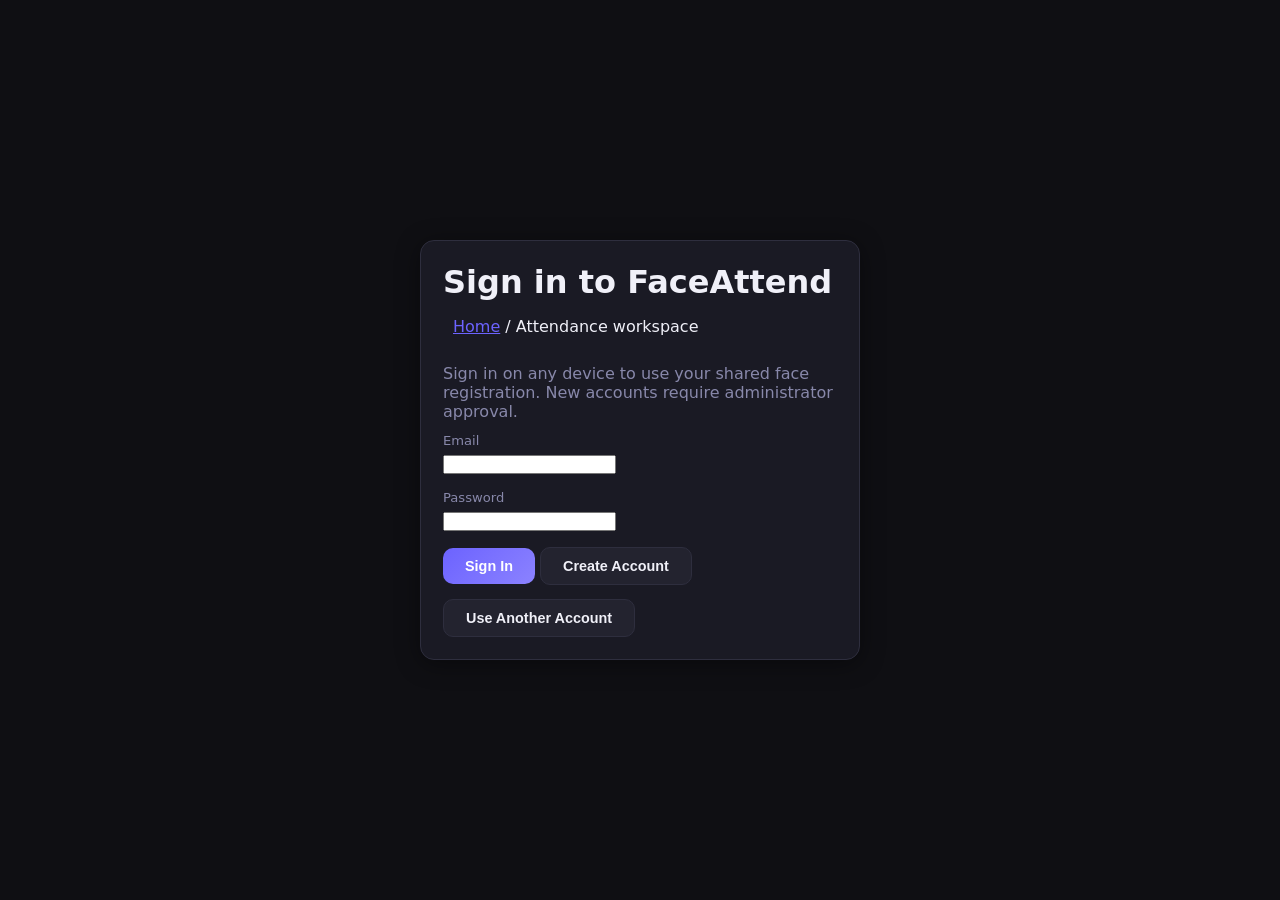
==== attendance/index.html @ c7e12e71 "Improve FaceAttend navigation, metadata, and page loading" ====
<!DOCTYPE html>
<html lang="en">
<head>
<meta charset="UTF-8"/>
<meta name="viewport" content="width=device-width, initial-scale=1.0"/>
<title>Attendance workspace | FaceAttend</title>
<meta name="description" content="Sign in to FaceAttend to register people, mark attendance, and review or export attendance records.">
<link rel="icon" href="../favicon.ico" sizes="any">
<meta name="robots" content="noindex">
<link rel="canonical" href="https://tgvcreations.github.io/smart-attendence/attendance/">
<meta property="og:title" content="Attendance workspace | FaceAttend">
<meta property="og:description" content="Sign in to FaceAttend to register people, mark attendance, and review or export attendance records.">
<meta property="og:type" content="website">
<meta property="og:site_name" content="FaceAttend">
<meta property="og:url" content="https://tgvcreations.github.io/smart-attendence/attendance/">
<meta property="og:image" content="https://tgvcreations.github.io/smart-attendence/assets/attendance-share.png">
<meta property="og:image:width" content="1200">
<meta property="og:image:height" content="630">
<meta property="og:image:alt" content="FaceAttend — Attendance workspace">
<meta name="twitter:card" content="summary_large_image">
<style>
body:not(.attendance-admin) .admin-only{display:none!important;}
:root{
  --bg:#0f0f13;
  --surface:#1a1a24;
  --surface2:#23232f;
  --border:#2e2e3e;
  --accent:#6c63ff;
  --accent2:#48cfad;
  --danger:#ff5e5e;
  --warn:#ffb347;
  --text:#f0f0f8;
  --muted:#8888aa;
  --card-shadow:0 4px 24px rgba(0,0,0,0.4);
  --radius:14px;
}
*{margin:0;padding:0;box-sizing:border-box;}
html,body{height:100%;font-family:'Segoe UI',system-ui,sans-serif;background:var(--bg);color:var(--text);overflow-x:hidden;}

/* ── Sidebar ── */
#sidebar{
  position:fixed;top:0;left:0;height:100%;width:240px;
  background:var(--surface);border-right:1px solid var(--border);
  display:flex;flex-direction:column;z-index:100;transition:transform .3s;
}
#sidebar-logo{
  padding:24px 20px 16px;border-bottom:1px solid var(--border);
  display:flex;align-items:center;gap:12px;
}
#sidebar-logo .logo-icon{
  width:38px;height:38px;border-radius:10px;
  background:linear-gradient(135deg,var(--accent),var(--accent2));
  display:flex;align-items:center;justify-content:center;
  font-size:18px;flex-shrink:0;
}
#sidebar-logo h2{font-size:1.1rem;font-weight:700;color:var(--text);}
#sidebar-logo small{font-size:.68rem;color:var(--muted);display:block;}
nav{padding:16px 10px;flex:1;overflow-y:auto;}
.nav-section{font-size:.68rem;text-transform:uppercase;letter-spacing:1.5px;color:var(--muted);padding:8px 10px 4px;}
.nav-item{
  display:flex;align-items:center;gap:12px;padding:11px 14px;border-radius:10px;
  cursor:pointer;font-size:.9rem;color:var(--muted);transition:all .18s;margin-bottom:2px;
}
.nav-item svg{flex-shrink:0;opacity:.7;}
.nav-item:hover{background:var(--surface2);color:var(--text);}
.nav-item.active{background:linear-gradient(135deg,rgba(108,99,255,.25),rgba(72,207,173,.15));color:var(--text);font-weight:600;}
.nav-item.active svg{opacity:1;}
#sidebar-footer{padding:16px;border-top:1px solid var(--border);}
.sidebar-stat{font-size:.78rem;color:var(--muted);display:flex;justify-content:space-between;padding:4px 0;}
.sidebar-stat span{color:var(--text);font-weight:600;}

/* ── Topbar ── */
#topbar{
  position:fixed;top:0;left:240px;right:0;height:60px;
  background:var(--surface);border-bottom:1px solid var(--border);
  display:flex;align-items:center;justify-content:space-between;padding:0 24px;z-index:99;
}
#hamburger{display:none;background:none;border:none;color:var(--text);cursor:pointer;padding:4px;}
#page-title{font-size:1.05rem;font-weight:600;}
.topbar-right{display:flex;align-items:center;gap:14px;}
.badge{
  background:linear-gradient(135deg,var(--accent),var(--accent2));
  color:#fff;font-size:.7rem;font-weight:700;padding:3px 10px;border-radius:20px;
}
#model-status{font-size:.75rem;color:var(--muted);display:flex;align-items:center;gap:6px;}
.dot{width:8px;height:8px;border-radius:50%;background:var(--warn);display:inline-block;animation:pulse 1.5s infinite;}
.dot.ready{background:var(--accent2);animation:none;}

/* ── Main ── */
#main{margin-left:240px;margin-top:60px;padding:28px 24px;min-height:calc(100vh - 60px);}
.page{display:none;}
.page.active{display:block;}

/* ── Cards ── */
.card{background:var(--surface);border:1px solid var(--border);border-radius:var(--radius);padding:22px;box-shadow:var(--card-shadow);}
.card-title{font-size:.8rem;text-transform:uppercase;letter-spacing:1.2px;color:var(--muted);margin-bottom:6px;}
.card-value{font-size:2rem;font-weight:700;}
.stats-grid{display:grid;grid-template-columns:repeat(auto-fit,minmax(160px,1fr));gap:16px;margin-bottom:24px;}
.stat-card{background:var(--surface);border:1px solid var(--border);border-radius:var(--radius);padding:18px;position:relative;overflow:hidden;}
.stat-card::before{content:'';position:absolute;top:-20px;right:-20px;width:80px;height:80px;border-radius:50%;opacity:.12;}
.stat-card.purple::before{background:var(--accent);}
.stat-card.green::before{background:var(--accent2);}
.stat-card.red::before{background:var(--danger);}
.stat-card.orange::before{background:var(--warn);}
.stat-icon{font-size:1.4rem;margin-bottom:10px;}
.stat-label{font-size:.75rem;color:var(--muted);margin-bottom:4px;}
.stat-num{font-size:1.8rem;font-weight:700;}
.stat-card.purple .stat-num{color:var(--accent);}
.stat-card.green .stat-num{color:var(--accent2);}
.stat-card.red .stat-num{color:var(--danger);}
.stat-card.orange .stat-num{color:var(--warn);}

/* ── Camera area ── */
.cam-wrap{position:relative;width:100%;max-width:520px;margin:0 auto;border-radius:var(--radius);overflow:hidden;background:#000;aspect-ratio:4/3;}
#cam-video,#reg-video{width:100%;height:100%;object-fit:cover;display:block;}
#cam-canvas,#reg-canvas{position:absolute;top:0;left:0;width:100%;height:100%;}
.cam-overlay{
  position:absolute;inset:0;pointer-events:none;
  border:2px solid rgba(108,99,255,.4);border-radius:var(--radius);
}
.cam-corner{position:absolute;width:20px;height:20px;}
.cam-corner.tl{top:10px;left:10px;border-top:3px solid var(--accent);border-left:3px solid var(--accent);}
.cam-corner.tr{top:10px;right:10px;border-top:3px solid var(--accent);border-right:3px solid var(--accent);}
.cam-corner.bl{bottom:10px;left:10px;border-bottom:3px solid var(--accent);border-left:3px solid var(--accent);}
.cam-corner.br{bottom:10px;right:10px;border-bottom:3px solid var(--accent);border-right:3px solid var(--accent);}
#scan-line{
  position:absolute;left:0;right:0;height:2px;
  background:linear-gradient(90deg,transparent,var(--accent),transparent);
  animation:scan 2.5s linear infinite;top:0;
}
@keyframes scan{0%{top:0}100%{top:100%}}
.name-tag{
  position:absolute;bottom:0;left:0;right:0;
  background:linear-gradient(transparent,rgba(0,0,0,.8));
  padding:24px 14px 10px;font-size:.85rem;text-align:center;
}

/* ── Controls ── */
.ctrl-row{display:flex;gap:12px;flex-wrap:wrap;margin-top:14px;justify-content:center;}
.btn{
  padding:10px 22px;border-radius:10px;border:none;font-size:.9rem;font-weight:600;
  cursor:pointer;transition:all .18s;display:inline-flex;align-items:center;gap:8px;
}
.btn-primary{background:linear-gradient(135deg,var(--accent),#8b82ff);color:#fff;}
.btn-primary:hover{opacity:.88;transform:translateY(-1px);}
.btn-success{background:linear-gradient(135deg,var(--accent2),#3dbf9c);color:#fff;}
.btn-success:hover{opacity:.88;transform:translateY(-1px);}
.btn-danger{background:linear-gradient(135deg,var(--danger),#e04040);color:#fff;}
.btn-danger:hover{opacity:.88;}
.btn-ghost{background:var(--surface2);color:var(--text);border:1px solid var(--border);}
.btn-ghost:hover{background:var(--border);}
.btn:disabled{opacity:.4;cursor:not-allowed;transform:none;}

/* ── Form ── */
.form-group{margin-bottom:16px;}
label{font-size:.82rem;color:var(--muted);display:block;margin-bottom:6px;}
input[type=text],input[type=date],select,textarea{
  width:100%;padding:11px 14px;border-radius:10px;border:1px solid var(--border);
  background:var(--surface2);color:var(--text);font-size:.9rem;outline:none;transition:border .18s;
}
input:focus,select:focus,textarea:focus{border-color:var(--accent);}
.input-row{display:grid;grid-template-columns:1fr 1fr;gap:14px;}

/* ── Table ── */
.table-wrap{overflow-x:auto;border-radius:var(--radius);border:1px solid var(--border);}
table{width:100%;border-collapse:collapse;font-size:.85rem;}
thead tr{background:var(--surface2);}
th{padding:12px 16px;text-align:left;color:var(--muted);font-weight:600;font-size:.78rem;text-transform:uppercase;letter-spacing:.8px;white-space:nowrap;}
td{padding:12px 16px;border-top:1px solid var(--border);color:var(--text);}
tr:hover td{background:rgba(255,255,255,.03);}
.chip{display:inline-block;padding:3px 10px;border-radius:20px;font-size:.72rem;font-weight:600;}
.chip-green{background:rgba(72,207,173,.18);color:var(--accent2);}
.chip-red{background:rgba(255,94,94,.18);color:var(--danger);}
.chip-purple{background:rgba(108,99,255,.18);color:var(--accent);}
.chip-orange{background:rgba(255,179,71,.18);color:var(--warn);}

/* ── Toast ── */
#toast-container{position:fixed;bottom:24px;right:24px;z-index:9999;display:flex;flex-direction:column;gap:10px;}
.toast{
  background:var(--surface2);border:1px solid var(--border);border-radius:12px;
  padding:12px 18px;font-size:.88rem;min-width:220px;max-width:340px;
  display:flex;align-items:center;gap:10px;box-shadow:var(--card-shadow);
  animation:slideIn .3s ease;
}
.toast.success{border-left:3px solid var(--accent2);}
.toast.error{border-left:3px solid var(--danger);}
.toast.info{border-left:3px solid var(--accent);}
@keyframes slideIn{from{opacity:0;transform:translateX(40px)}to{opacity:1;transform:none}}

/* ── Loader ── */
#loader[hidden]{display:none;}
#loader{
  position:fixed;inset:0;background:var(--bg);z-index:9999;
  display:flex;flex-direction:column;align-items:center;justify-content:center;gap:20px;
}
.loader-ring{width:60px;height:60px;border:4px solid var(--border);border-top-color:var(--accent);border-radius:50%;animation:spin .8s linear infinite;}
@keyframes spin{to{transform:rotate(360deg)}}
#loader p{color:var(--muted);font-size:.9rem;}

/* ── Progress ── */
.progress-bar{background:var(--surface2);border-radius:20px;height:6px;overflow:hidden;margin-top:6px;}
.progress-fill{height:100%;border-radius:20px;background:linear-gradient(90deg,var(--accent),var(--accent2));transition:width .4s;}

/* ── Avatar ── */
.avatar{width:36px;height:36px;border-radius:50%;object-fit:cover;border:2px solid var(--border);}
.avatar-placeholder{
  width:36px;height:36px;border-radius:50%;background:linear-gradient(135deg,var(--accent),var(--accent2));
  display:flex;align-items:center;justify-content:center;font-size:.85rem;font-weight:700;color:#fff;
  flex-shrink:0;
}

/* ── Section headers ── */
.section-header{display:flex;align-items:center;justify-content:space-between;margin-bottom:18px;flex-wrap:wrap;gap:10px;}
.section-header h1{margin:0;font-size:1.15rem;font-weight:700;}
.section-header p{color:var(--muted);font-size:.82rem;margin-top:2px;}

/* ── Alerts ── */
.alert{padding:14px 18px;border-radius:10px;font-size:.85rem;margin-bottom:16px;display:flex;align-items:flex-start;gap:10px;}
.alert-info{background:rgba(108,99,255,.12);border:1px solid rgba(108,99,255,.3);color:#b0aaf8;}
.alert-warn{background:rgba(255,179,71,.1);border:1px solid rgba(255,179,71,.3);color:var(--warn);}

/* ── Divider ── */
.divider{height:1px;background:var(--border);margin:20px 0;}

/* ── Grid layouts ── */
.two-col{display:grid;grid-template-columns:1fr 1fr;gap:20px;}
.three-col{display:grid;grid-template-columns:repeat(3,1fr);gap:16px;}

/* ── People grid ── */
.people-grid{display:grid;grid-template-columns:repeat(auto-fill,minmax(180px,1fr));gap:16px;}
.person-card{
  background:var(--surface);border:1px solid var(--border);border-radius:var(--radius);
  padding:18px;text-align:center;transition:border-color .18s;
}
.person-card:hover{border-color:var(--accent);}
.person-thumb{
  width:64px;height:64px;border-radius:50%;margin:0 auto 12px;
  background:linear-gradient(135deg,var(--accent),var(--accent2));
  display:flex;align-items:center;justify-content:center;font-size:1.6rem;font-weight:700;color:#fff;
}
.person-name{font-weight:600;font-size:.95rem;margin-bottom:4px;}
.person-role{font-size:.75rem;color:var(--muted);}
.person-actions{margin-top:12px;display:flex;gap:8px;justify-content:center;}

/* ── Empty state ── */
.empty-state{text-align:center;padding:48px 20px;color:var(--muted);}
.empty-state .empty-icon{font-size:3rem;margin-bottom:12px;}
.empty-state p{font-size:.9rem;}

/* ── Scrollbar ── */
::-webkit-scrollbar{width:6px;height:6px;}
::-webkit-scrollbar-track{background:var(--surface);}
::-webkit-scrollbar-thumb{background:var(--border);border-radius:3px;}

/* ── Pulse ── */
@keyframes pulse{0%,100%{opacity:1}50%{opacity:.4}}

/* ── Mobile ── */
#overlay{display:none;position:fixed;inset:0;background:rgba(0,0,0,.5);z-index:99;}
@media(max-width:768px){
  #sidebar{transform:translateX(-240px);}
  #sidebar.open{transform:translateX(0);}
  #overlay.open{display:block;}
  #topbar{left:0;}
  #hamburger{display:block;}
  #main{margin-left:0;padding:16px;}
  .two-col,.three-col{grid-template-columns:1fr;}
  .input-row{grid-template-columns:1fr;}
  .stats-grid{grid-template-columns:repeat(2,1fr);}
}
@media(max-width:400px){
  .stats-grid{grid-template-columns:1fr;}
}

/* ── Recognition result flash ── */
@keyframes flashGreen{0%{box-shadow:0 0 0 0 rgba(72,207,173,.7)}70%{box-shadow:0 0 0 14px rgba(72,207,173,0)}100%{box-shadow:none}}
.flash-success{animation:flashGreen .6s ease;}
body:not(.attendance-signed-in) :is(#sidebar,#topbar,#main,#overlay){visibility:hidden;}
</style>
<script type="application/ld+json">{"@context": "https://schema.org", "@type": "BreadcrumbList", "itemListElement": [{"@type": "ListItem", "position": 1, "name": "Home", "item": "https://tgvcreations.github.io/smart-attendence/"}, {"@type": "ListItem", "position": 2, "name": "Attendance workspace", "item": "https://tgvcreations.github.io/smart-attendence/attendance/"}]}</script>
</head>
<body>

<!-- HTTP Warning Banner -->
<div id="http-banner" style="display:none;position:fixed;top:0;left:0;right:0;z-index:99999;background:#ff5e5e;color:#fff;padding:12px 20px;font-size:.88rem;text-align:center;font-weight:600;">
  ⚠️ Camera requires a local server. Open via <code style="background:rgba(0,0,0,.2);padding:2px 6px;border-radius:4px;">http://localhost</code> — see instructions below. &nbsp;
  <button onclick="document.getElementById('http-banner').style.display='none'" style="background:rgba(0,0,0,.25);border:none;color:#fff;padding:3px 10px;border-radius:6px;cursor:pointer;">✕</button>
</div>

<!-- Server Instructions Modal removed -->

<!-- Loader -->
<div id="loader" hidden role="status">
  <div class="loader-ring"></div>
  <p id="loader-text">Initializing AI models…</p>
</div>

<!-- Overlay for mobile sidebar -->
<div id="overlay"></div>

<!-- Sidebar -->
<aside id="sidebar">
  <div id="sidebar-logo">
    <div class="logo-icon">🎯</div>
    <div>
      <h2>FaceAttend</h2>
      <small>Smart Attendance</small>
    </div>
  </div>
  <nav>
    <div class="nav-section">Main</div>
    <div class="nav-item active admin-only" data-page="dashboard">
      <svg width="18" height="18" fill="none" stroke="currentColor" stroke-width="2" viewBox="0 0 24 24"><rect x="3" y="3" width="7" height="7" rx="1"/><rect x="14" y="3" width="7" height="7" rx="1"/><rect x="3" y="14" width="7" height="7" rx="1"/><rect x="14" y="14" width="7" height="7" rx="1"/></svg>
      Dashboard
    </div>
    <div class="nav-item" data-page="attendance">
      <svg width="18" height="18" fill="none" stroke="currentColor" stroke-width="2" viewBox="0 0 24 24"><circle cx="12" cy="8" r="4"/><path d="M4 20c0-4 3.6-7 8-7s8 3 8 7"/></svg>
      Mark Attendance
    </div>
    <div class="nav-section">Management</div>
    <div class="nav-item" data-page="register">
      <svg width="18" height="18" fill="none" stroke="currentColor" stroke-width="2" viewBox="0 0 24 24"><circle cx="12" cy="8" r="4"/><path d="M20 21a8 8 0 10-16 0"/><line x1="18" y1="11" x2="18" y2="17"/><line x1="15" y1="14" x2="21" y2="14"/></svg>
      Register Person
    </div>
    <div class="nav-item" data-page="people">
      <svg width="18" height="18" fill="none" stroke="currentColor" stroke-width="2" viewBox="0 0 24 24"><path d="M17 21v-2a4 4 0 00-4-4H5a4 4 0 00-4 4v2"/><circle cx="9" cy="7" r="4"/><path d="M23 21v-2a4 4 0 00-3-3.87M16 3.13a4 4 0 010 7.75"/></svg>
      People
    </div>
    <div class="nav-item admin-only" data-page="records">
      <svg width="18" height="18" fill="none" stroke="currentColor" stroke-width="2" viewBox="0 0 24 24"><path d="M14 2H6a2 2 0 00-2 2v16a2 2 0 002 2h12a2 2 0 002-2V8z"/><polyline points="14 2 14 8 20 8"/><line x1="16" y1="13" x2="8" y2="13"/><line x1="16" y1="17" x2="8" y2="17"/><polyline points="10 9 9 9 8 9"/></svg>
      Records
    </div>
    <div class="nav-item admin-only" data-page="settings">
      <svg width="18" height="18" fill="none" stroke="currentColor" stroke-width="2" viewBox="0 0 24 24"><circle cx="12" cy="12" r="3"/><path d="M19.4 15a1.65 1.65 0 00.33 1.82l.06.06a2 2 0 010 2.83 2 2 0 01-2.83 0l-.06-.06a1.65 1.65 0 00-1.82-.33 1.65 1.65 0 00-1 1.51V21a2 2 0 01-2 2 2 2 0 01-2-2v-.09A1.65 1.65 0 009 19.4a1.65 1.65 0 00-1.82.33l-.06.06a2 2 0 01-2.83 0 2 2 0 010-2.83l.06-.06a1.65 1.65 0 00.33-1.82 1.65 1.65 0 00-1.51-1H3a2 2 0 01-2-2 2 2 0 012-2h.09A1.65 1.65 0 004.6 9a1.65 1.65 0 00-.33-1.82l-.06-.06a2 2 0 010-2.83 2 2 0 012.83 0l.06.06a1.65 1.65 0 001.82.33H9a1.65 1.65 0 001-1.51V3a2 2 0 012-2 2 2 0 012 2v.09a1.65 1.65 0 001 1.51 1.65 1.65 0 001.82-.33l.06-.06a2 2 0 012.83 0 2 2 0 010 2.83l-.06.06a1.65 1.65 0 00-.33 1.82V9a1.65 1.65 0 001.51 1H21a2 2 0 012 2 2 2 0 01-2 2h-.09a1.65 1.65 0 00-1.51 1z"/></svg>
      Settings
    </div>
  </nav>
  <div id="sidebar-footer">
<button class="btn btn-ghost" onclick="cloudSignOut()">Sign Out</button>
    <div class="sidebar-stat admin-only">Registered <span id="sb-registered">0</span></div>
    <div class="sidebar-stat admin-only">Today Present <span id="sb-present">0</span></div>
    <div class="sidebar-stat admin-only">Total Records <span id="sb-total">0</span></div>
  </div>
</aside>

<!-- Topbar -->
<header id="topbar">
  <div style="display:flex;align-items:center;gap:14px;">
    <button id="hamburger" aria-label="Toggle navigation" onclick="toggleSidebar()">
      <svg width="22" height="22" fill="none" stroke="currentColor" stroke-width="2" viewBox="0 0 24 24"><line x1="3" y1="6" x2="21" y2="6"/><line x1="3" y1="12" x2="21" y2="12"/><line x1="3" y1="18" x2="21" y2="18"/></svg>
    </button>
    <span id="page-title">Dashboard</span>
  </div>
  <div class="topbar-right">
    <div id="model-status"><span class="dot" id="model-dot"></span><span id="model-text">Camera models idle</span></div>
    <span class="badge" id="date-badge"></span>
  </div>
</header>

<!-- Main -->
<main id="main">
  <nav aria-label="Breadcrumb" style="margin-bottom:14px"><a href="../" style="color:var(--accent)">Home</a> / <span aria-current="page">Attendance workspace</span></nav>

  <!-- DASHBOARD -->
  <div class="page active admin-only" id="page-dashboard">
    <div class="section-header">
      <div><h1>Dashboard</h1><p>Today's attendance overview</p></div>
      <button class="btn btn-primary" onclick="navigate('attendance')">
        <svg width="16" height="16" fill="none" stroke="currentColor" stroke-width="2" viewBox="0 0 24 24"><circle cx="12" cy="8" r="4"/><path d="M4 20c0-4 3.6-7 8-7s8 3 8 7"/></svg>
        Mark Now
      </button>
    </div>
    <div class="stats-grid">
      <div class="stat-card purple">
        <div class="stat-icon">👥</div>
        <div class="stat-label">Total Registered</div>
        <div class="stat-num" id="dash-total">0</div>
      </div>
      <div class="stat-card green">
        <div class="stat-icon">✅</div>
        <div class="stat-label">Present Today</div>
        <div class="stat-num" id="dash-present">0</div>
      </div>
      <div class="stat-card red">
        <div class="stat-icon">❌</div>
        <div class="stat-label">Absent Today</div>
        <div class="stat-num" id="dash-absent">0</div>
      </div>
      <div class="stat-card orange">
        <div class="stat-icon">📊</div>
        <div class="stat-label">Attendance Rate</div>
        <div class="stat-num" id="dash-rate">—</div>
      </div>
    </div>

    <div class="two-col">
      <div class="card">
        <div class="card-title">Today's Attendance</div>
        <div class="divider" style="margin:10px 0;"></div>
        <div id="today-list" style="max-height:260px;overflow-y:auto;"></div>
      </div>
      <div class="card">
        <div class="card-title">Recent Activity</div>
        <div class="divider" style="margin:10px 0;"></div>
        <div id="activity-list" style="max-height:260px;overflow-y:auto;"></div>
      </div>
    </div>
  </div>

  <!-- MARK ATTENDANCE -->
  <div class="page" id="page-attendance">
    <div class="section-header">
      <div><h1>Mark Attendance</h1><p>Any approved account can mark attendance for a registered face. Complete the raise-hand challenge to punch in; repeat it before Punch Out.</p></div>
    </div>
    <div class="alert alert-warn">
      <span>⚠️</span>
      <span>Make sure you are in a well-lit area and looking directly at the camera. Each person is marked once per day.</span>
    </div>
    <div style="display:flex;gap:20px;flex-wrap:wrap;">
      <div style="flex:1;min-width:280px;">
        <div class="cam-wrap" id="att-cam-wrap">
          <video id="cam-video" autoplay muted playsinline></video>
          <canvas id="cam-canvas"></canvas>
          <div class="cam-overlay">
            <div class="cam-corner tl"></div>
            <div class="cam-corner tr"></div>
            <div class="cam-corner bl"></div>
            <div class="cam-corner br"></div>
          </div>
          <div id="scan-line"></div>
          <div class="name-tag" id="cam-name-tag" style="display:none;"></div>
        </div>
        <div class="ctrl-row">
          <button class="btn btn-primary" id="btn-start-att" onclick="startAttendanceCam()">
            <svg width="16" height="16" fill="none" stroke="currentColor" stroke-width="2" viewBox="0 0 24 24"><polygon points="5 3 19 12 5 21 5 3"/></svg>
            Start Camera
          </button>
          <button class="btn btn-primary" id="btn-punch-in" style="display:none" onclick="manualPunch('in')">Punch In</button>
          <button class="btn btn-danger" id="btn-punch-out" style="display:none" onclick="manualPunch('out')">Punch Out</button>
          <button class="btn btn-ghost" id="btn-stop-att" onclick="stopCam('att')" disabled>Stop</button>
        </div>
      </div>
      <div style="flex:1;min-width:220px;">
        <div class="card" style="margin-bottom:16px;">
          <div class="card-title">Recognition Status</div>
          <div id="liveness-status" role="status" aria-live="polite" style="margin-top:12px;color:var(--warn);font-weight:600;">Complete the raise-hand challenge before marking attendance.</div>
          <div id="rec-status" style="margin-top:12px;color:var(--muted);font-size:.88rem;">Camera not started</div>
          <div class="progress-bar" style="margin-top:10px;"><div class="progress-fill" id="conf-bar" style="width:0%"></div></div>
          <div style="font-size:.72rem;color:var(--muted);margin-top:4px;">Confidence: <span id="conf-val">—</span></div>
        </div>
        <div class="card admin-only">
          <div class="card-title">Marked Today</div>
          <div id="marked-today-list" style="margin-top:10px;max-height:220px;overflow-y:auto;"></div>
        </div>
      </div>
    </div>
  </div>

  <!-- REGISTER PERSON -->
  <div class="page" id="page-register">
    <div class="section-header">
      <div><h1>Register Person</h1><p>Enroll a new person into the system</p></div>
    </div>
    <div class="alert alert-info">
      <span>ℹ️</span>
      <span>Enter the person's details, start the camera, then click "Capture Face". The face descriptor is saved locally in your browser.</span>
    </div>
    <div class="two-col">
      <div class="card">
        <div class="card-title" style="margin-bottom:14px;">Personal Details</div>
        <div class="form-group">
          <label>Full Name *</label>
          <input type="text" id="reg-name"/>
        </div>
        <div class="input-row">
          <div class="form-group">
            <label>Role / Department</label>
            <input type="text" id="reg-role"/>
          </div>
          <div class="form-group">
            <label>ID / Roll No.</label>
            <input type="text" id="reg-id"/>
          </div>
        </div>
        <div class="divider"></div>
        <div class="cam-wrap" id="reg-cam-wrap" style="max-width:100%;aspect-ratio:4/3;">
          <video id="reg-video" autoplay muted playsinline></video>
          <canvas id="reg-canvas"></canvas>
          <div class="cam-overlay">
            <div class="cam-corner tl"></div><div class="cam-corner tr"></div>
            <div class="cam-corner bl"></div><div class="cam-corner br"></div>
          </div>
          <div id="scan-line2" style="position:absolute;left:0;right:0;height:2px;background:linear-gradient(90deg,transparent,var(--accent2),transparent);animation:scan 2.5s linear infinite;top:0;"></div>
        </div>
        <div class="ctrl-row">
          <button class="btn btn-ghost" id="btn-start-reg" onclick="startRegCam()">Start Camera</button>
          <button class="btn btn-success" id="btn-capture" onclick="captureAndRegister()" disabled>
            📸 Capture Face
          </button>
          <button class="btn btn-danger" id="btn-stop-reg" onclick="stopCam('reg')" disabled>Stop</button>
        </div>
        <div id="capture-status" style="text-align:center;margin-top:12px;font-size:.85rem;color:var(--muted);"></div>
      </div>
      <div class="card">
        <div class="card-title" style="margin-bottom:14px;">Capture Guide</div>
        <div style="color:var(--muted);font-size:.85rem;line-height:1.8;">
          <div>✅ &nbsp;Face the camera directly</div>
          <div>✅ &nbsp;Ensure good lighting</div>
          <div>✅ &nbsp;Remove glasses if possible</div>
          <div>✅ &nbsp;Keep a neutral expression</div>
          <div>✅ &nbsp;One person per frame</div>
          <div>❌ &nbsp;Avoid strong backlight</div>
          <div>❌ &nbsp;Don't cover your face</div>
        </div>
        <div class="divider"></div>
        <div class="card-title">Registered Recently</div>
        <div id="recently-registered" style="margin-top:10px;"></div>
      </div>
    </div>
  </div>

  <!-- PEOPLE -->
  <div class="page" id="page-people">
    <div class="section-header">
      <div><h1>People</h1><p>All registered persons</p></div>
      <button class="btn btn-primary" onclick="navigate('register')">+ Register New</button>
    </div>
    <div style="margin-bottom:16px;">
      <input type="text" id="search-people" placeholder="🔍  Search by name, role or ID…" oninput="renderPeople()" style="max-width:360px;"/>
    </div>
    <div id="people-grid" class="people-grid"></div>
  </div>

  <!-- RECORDS -->
  <div class="page admin-only" id="page-records">
    <div class="section-header">
      <div><h1>Attendance Records</h1><p>Full history of all attendance entries</p></div>
      <div style="display:flex;gap:10px;flex-wrap:wrap;">
        <input type="date" id="filter-date" onchange="renderRecords()"/>
        <button class="btn btn-ghost" onclick="clearFilter()">Clear</button>
        <button class="btn btn-success" onclick="exportCSV()">⬇ Export CSV</button>
      </div>
    </div>
    <div class="table-wrap">
      <table>
        <thead>
          <tr>
            <th>Person</th>
            <th>Role</th>
            <th>Date</th>
            <th>Punch In</th>
            <th>Punch Out</th>
            <th>Hours</th>
            <th>Method</th>
            <th>Status</th>
          </tr>
        </thead>
        <tbody id="records-tbody"></tbody>
      </table>
    </div>
    <div id="records-empty" class="empty-state" style="display:none;">
      <div class="empty-icon">📋</div>
      <p>No records found.</p>
    </div>
    <div id="records-footer" style="margin-top:12px;font-size:.8rem;color:var(--muted);"></div>
  </div>

  <!-- SETTINGS -->
  <div class="page admin-only" id="page-settings">
    <div class="section-header">
      <div><h1>Working Hours & Settings</h1><p>Configure thresholds for Full Day and Half Day attendance status</p></div>
    </div>
    <div class="card" style="max-width:500px;margin-bottom:20px;">
      <div class="card-title" style="margin-bottom:14px;">Attendance Thresholds</div>
      <div class="form-group">
        <label>Full Day Minimum Hours</label>
        <input type="number" id="cfg-fullday" value="8" min="1" max="24" step="0.5"/>
        <div style="font-size:.72rem;color:var(--muted);margin-top:4px;">Hours required to mark as Full Day</div>
      </div>
      <div class="form-group">
        <label>Half Day Minimum Hours</label>
        <input type="number" id="cfg-halfday" value="4" min="0.5" max="24" step="0.5"/>
        <div style="font-size:.72rem;color:var(--muted);margin-top:4px;">Hours required to mark as Half Day (below this is Short Hours)</div>
      </div>
      <button class="btn btn-primary" onclick="saveSettings()">Save Settings</button>
    </div>
    <div class="card" style="max-width:700px;margin-bottom:20px;">
      <div class="card-title">Shared Database</div>
      <p id="cloud-status">Connecting to Supabase…</p>
      <button class="btn btn-ghost" onclick="syncWithCloud(true)">Refresh</button>
      <button class="btn btn-ghost" onclick="cloudSignOut()">Sign Out</button>
    </div>
    <div class="card" id="admin-members" style="display:none">
      <div class="card-title">User Approvals</div>
      <div id="members-list"></div>
    </div>
  </div>

</main>

<!-- Toast container -->
<div id="toast-container"></div>

<script src="../liveness.js?v=7c5d2ed99921"></script>
<script>
// ═══════════════════════════════════════
//  DATA LAYER
// ═══════════════════════════════════════
const DB = {
  save(key, val){ try{ localStorage.setItem('fa_'+key, JSON.stringify(val)); }catch(e){} },
  load(key, def){ try{ const v=localStorage.getItem('fa_'+key); return v?JSON.parse(v):def; }catch(e){ return def; } }
};

let people = [];    // [{id, name, role, empId, descriptor:[...], createdAt}]
let records = [];  // [{id, personId, name, role, date, time, method}]
let labeledDescriptors = [];

function savePeople(){}
function saveRecords(){}

// ═══════════════════════════════════════
//  FACE-API INIT
// ═══════════════════════════════════════
const MODEL_URL = 'https://vladmandic.github.io/face-api/model/';
let modelsLoaded = false;
let attStream = null, regStream = null;
let attRunning = false, regRunning = false;
let attTimer = null;
let attCameraGeneration=0;
let lastChallengeVideoTime=-1;
let matcherReady = false;
let faceMatcher = null;
let recognizedPersonId = null;
let syncInProgress = false;

let modelLoad;
function ensureFaceModels(){
  if(!modelLoad){
    const loader = document.getElementById('loader');
    loader.hidden = false;
    modelLoad = loadModels().finally(() => { loader.hidden = true; }).catch(error => {
      modelLoad = undefined;
      document.getElementById('model-text').textContent = 'Camera models unavailable';
      throw error;
    });
  }
  return modelLoad;
}

async function loadModels(){
  document.getElementById('loader-text').textContent = 'Loading camera library…';
  await loadCameraScript('https://cdn.jsdelivr.net/npm/@vladmandic/face-api@1.7.5/dist/face-api.js');
  if(typeof faceapi === 'undefined') throw new Error('Camera library unavailable. Try again.');

  document.getElementById('loader-text').textContent = 'Loading face detection model…';
  await faceapi.nets.ssdMobilenetv1.loadFromUri(MODEL_URL);
  document.getElementById('loader-text').textContent = 'Loading landmark model…';
  await faceapi.nets.faceLandmark68Net.loadFromUri(MODEL_URL);
  document.getElementById('loader-text').textContent = 'Loading recognition model…';
  await faceapi.nets.faceRecognitionNet.loadFromUri(MODEL_URL);
  modelsLoaded = true;
  document.getElementById('model-dot').classList.add('ready');
  document.getElementById('model-text').textContent = 'AI Ready';
  buildMatcher();
}

function buildMatcher(){
  if(!modelsLoaded || !people.length){ matcherReady=false; faceMatcher=null; return; }
  const labeled = people
    .filter(p => p.descriptor && p.descriptor.length)
    .map(p => new faceapi.LabeledFaceDescriptors(p.id, [new Float32Array(p.descriptor)]));
  if(!labeled.length){ matcherReady=false; faceMatcher=null; return; }
  faceMatcher = new faceapi.FaceMatcher(labeled, 0.5);
  matcherReady = true;
}

// ═══════════════════════════════════════
//  NAVIGATION
// ═══════════════════════════════════════
const pageTitles = {dashboard:'Dashboard',attendance:'Mark Attendance',register:'Register Person',people:'People',records:'Records',settings:'Settings'};

function navigate(page){
  if(['dashboard','records','settings'].includes(page) && !isAttendanceAdmin()){toast('Administrator access required.','error');return;}
  document.querySelectorAll('.page').forEach(p => p.classList.remove('active'));
  document.querySelectorAll('.nav-item').forEach(n => n.classList.remove('active'));
  document.getElementById('page-'+page).classList.add('active');
  document.querySelector(`.nav-item[data-page="${page}"]`).classList.add('active');
  document.getElementById('page-title').textContent = pageTitles[page];
  if(document.body.classList.contains('attendance-signed-in'))document.title = pageTitles[page] + ' | FaceAttend';
  // Close sidebar on mobile
  if(window.innerWidth<=768){ document.getElementById('sidebar').classList.remove('open'); document.getElementById('overlay').classList.remove('open'); }
  // Stop cameras when leaving
  if(page !== 'attendance' && attRunning) stopCam('att');
  if(page !== 'register' && regRunning) stopCam('reg');
  // Render pages
  if(page==='dashboard') renderDashboard();
  if(page==='people') renderPeople();
  if(page==='records') renderRecords();
  if(page==='attendance') renderMarkedToday();
  if(page==='register') renderRecentlyRegistered();
}

document.querySelectorAll('.nav-item').forEach(el=>{
  el.addEventListener('click', ()=> navigate(el.dataset.page));
});

function toggleSidebar(){
  document.getElementById('sidebar').classList.toggle('open');
  document.getElementById('overlay').classList.toggle('open');
}
document.getElementById('overlay').addEventListener('click', ()=>{
  document.getElementById('sidebar').classList.remove('open');
  document.getElementById('overlay').classList.remove('open');
});

// ═══════════════════════════════════════
//  DATE + SIDEBAR STATS
// ═══════════════════════════════════════
function todayStr(){ const d=new Date(); return [d.getFullYear(), String(d.getMonth()+1).padStart(2,'0'), String(d.getDate()).padStart(2,'0')].join('-'); }
function nowTimeStr(){ return new Date().toLocaleTimeString('en-US',{hour:'2-digit',minute:'2-digit',second:'2-digit'}); }

function updateSidebarStats(){
  const today = todayStr();
  const presentToday = new Set(records.filter(r=>r.date===today).map(r=>r.personId)).size;
  document.getElementById('sb-registered').textContent = people.length;
  document.getElementById('sb-present').textContent = presentToday;
  document.getElementById('sb-total').textContent = records.length;
}

function setDateBadge(){
  const d = new Date();
  document.getElementById('date-badge').textContent = d.toLocaleDateString('en-US',{weekday:'short',month:'short',day:'numeric'});
}

// ═══════════════════════════════════════
//  DASHBOARD
// ═══════════════════════════════════════
function renderDashboard(){
  const today = todayStr();
  const presentIds = new Set(records.filter(r=>r.date===today).map(r=>r.personId));
  const total = people.length;
  const present = presentIds.size;
  const absent = Math.max(0, total - present);
  const rate = total ? Math.round(present/total*100) : 0;

  document.getElementById('dash-total').textContent = total;
  document.getElementById('dash-present').textContent = present;
  document.getElementById('dash-absent').textContent = absent;
  document.getElementById('dash-rate').textContent = total ? rate+'%' : '—';

  // Today list
  const todayRecords = records.filter(r=>r.date===today).sort((a,b)=>b.time.localeCompare(a.time));
  const tl = document.getElementById('today-list');
  if(!todayRecords.length){
    tl.innerHTML = '<div class="empty-state" style="padding:24px"><div class="empty-icon">📭</div><p>No attendance marked yet today</p></div>';
  } else {
    tl.innerHTML = todayRecords.map(r=>`
      <div style="display:flex;align-items:center;gap:10px;padding:8px 0;border-bottom:1px solid var(--border);">
        <div class="avatar-placeholder">${r.name[0].toUpperCase()}</div>
        <div style="flex:1;">
          <div style="font-weight:600;font-size:.88rem;">${esc(r.name)}</div>
          <div style="font-size:.72rem;color:var(--muted);">${esc(r.role||'')}</div>
        </div>
        <div style="font-size:.75rem;color:var(--muted);">${r.time} ${r.punchOut ? '➔ '+r.punchOut : '(In)'}</div>
        <span class="chip ${r.punchOut ? getAttendanceStatus(r.hours).class : 'chip-purple'}">${r.punchOut ? getAttendanceStatus(r.hours).label : 'In Progress'}</span>
      </div>`).join('');
  }

  // Activity list
  const latest = [...records].sort((a,b)=> (b.date+b.time).localeCompare(a.date+a.time)).slice(0,12);
  const al = document.getElementById('activity-list');
  if(!latest.length){
    al.innerHTML = '<div style="color:var(--muted);font-size:.85rem;padding:10px 0;">No activity yet.</div>';
  } else {
    al.innerHTML = latest.map(r=>`
      <div style="display:flex;align-items:center;gap:10px;padding:7px 0;border-bottom:1px solid var(--border);">
        <div class="avatar-placeholder" style="width:30px;height:30px;font-size:.75rem;">${r.name[0].toUpperCase()}</div>
        <div style="flex:1;font-size:.82rem;">${esc(r.name)} <span style="color:var(--muted);">— ${r.date}</span></div>
        <span style="font-size:.72rem;color:var(--muted);">${r.time}</span>
      </div>`).join('');
  }
  updateSidebarStats();
}

// ═══════════════════════════════════════
//  CAMERA HELPERS
// ═══════════════════════════════════════
async function getStream(){
  const constraints = {video:{facingMode:'user',width:{ideal:640},height:{ideal:480}}};
  return await navigator.mediaDevices.getUserMedia(constraints);
}

async function startAttendanceCam(){
  if(!people.length){ toast('No registered faces found. Please register people first.','error'); return; }
  try{await ensureFaceModels();}catch(error){toast(error.message,'error');return;}
  if(!document.getElementById('page-attendance').classList.contains('active'))return;
  if(!matcherReady){ toast('No registered faces found. Please register people first.','error'); return; }
  try{
    attStream = await getStream();
    const vid = document.getElementById('cam-video');
    vid.srcObject = attStream;
    await new Promise(r=>vid.onloadedmetadata=r);
    document.getElementById('btn-start-att').disabled = true;
    document.getElementById('btn-punch-in').style.display = 'inline-flex';
    document.getElementById('btn-punch-out').style.display = 'inline-flex';
    document.getElementById('btn-stop-att').disabled = false;
    document.getElementById('scan-line').style.display = 'block';
    attRunning = true;
    attCameraGeneration++;lastChallengeVideoTime=-1;
    resetCameraChallenge();
    runAttendanceLoop();
    document.getElementById('rec-status').textContent = 'Scanning for faces…';
    toast('Camera started. Looking for faces…','info');
  } catch(e){
    toast('Camera access denied: '+e.message,'error');
  }
}

async function runAttendanceLoop(){
  if(!attRunning) return;
  const cameraGeneration=attCameraGeneration;
  const vid = document.getElementById('cam-video');
  const canvas = document.getElementById('cam-canvas');
  if(vid.readyState >= 2){
    let dets;
    try{dets = await faceapi
      .detectAllFaces(vid, new faceapi.SsdMobilenetv1Options({minConfidence:0.5}))
      .withFaceLandmarks()
      .withFaceDescriptors();
    }catch(e){
      if(!attRunning||cameraGeneration!==attCameraGeneration)return;
      recognizedPersonId=null;resetCameraChallenge('Camera analysis failed. Stop and restart the camera.');
      document.getElementById('rec-status').textContent='Face analysis failed';
      attTimer=setTimeout(()=>requestAnimationFrame(runAttendanceLoop),1000);return;
    }
    if(!attRunning||cameraGeneration!==attCameraGeneration) return;
    if(document.hidden||vid.currentTime===lastChallengeVideoTime){
      recognizedPersonId=null;resetCameraChallenge('Waiting for live camera frames…');
      attTimer=setTimeout(()=>requestAnimationFrame(runAttendanceLoop),200);return;
    }
    lastChallengeVideoTime=vid.currentTime;
    const dims = {width: vid.videoWidth, height: vid.videoHeight};
    canvas.width = dims.width;
    canvas.height = dims.height;
    faceapi.matchDimensions(canvas, dims);
    const resized = faceapi.resizeResults(dets, dims);
    const ctx = canvas.getContext('2d');
    ctx.clearRect(0,0,canvas.width,canvas.height);

    if(dets.length===1 && matcherReady){
      const best = dets.reduce((a,b) => b.detection.score > a.detection.score ? b : a);
      const match = faceMatcher.findBestMatch(best.descriptor);
      const conf = Math.round((1 - match.distance)*100);
      document.getElementById('conf-bar').style.width = conf+'%';
      document.getElementById('conf-val').textContent = conf+'%';

      if(match.label !== 'unknown'){
        const person = people.find(p=>p.id===match.label);
        const name = person ? person.name : match.label;
        document.getElementById('rec-status').innerHTML = `<span style="color:var(--accent2);font-weight:700;">✓ Recognised: ${esc(name)}</span>`;
        document.getElementById('cam-name-tag').style.display='block';
        document.getElementById('cam-name-tag').textContent = name;

        // Draw green box
        resized.forEach(det=>{
          const box = det.detection.box;
          ctx.strokeStyle='#48cfad'; ctx.lineWidth=3;
          ctx.strokeRect(box.x,box.y,box.width,box.height);
          ctx.fillStyle='rgba(72,207,173,0.15)';
          ctx.fillRect(box.x,box.y,box.width,box.height);
        });

        recognizedPersonId = person ? person.id : null;
        let handObservation;
        try{
          document.getElementById('liveness-status').textContent=handTracker?'Checking your hand…':'Loading hand detection…';
          handObservation=await detectRaisedHand(vid,best.detection.box);
        }catch(e){
          if(!attRunning||cameraGeneration!==attCameraGeneration)return;
          recognizedPersonId=null;resetCameraChallenge(handTrackerFailure||'Hand detection failed. Reload the page.');
          attTimer=setTimeout(()=>requestAnimationFrame(runAttendanceLoop),1000);return;
        }
        if(!attRunning||cameraGeneration!==attCameraGeneration)return;
        if(document.hidden){recognizedPersonId=null;resetCameraChallenge();attTimer=setTimeout(()=>requestAnimationFrame(runAttendanceLoop),200);return;}
        const challengePassed=person&&attendanceChallenge.observe(person.id,handObservation);
        renderCameraChallenge();
        if(challengePassed&&person) await markAttendance(match.label, person);
      } else {
        recognizedPersonId = null;
        resetCameraChallenge('Show a registered face to begin.');
        document.getElementById('rec-status').innerHTML = `<span style="color:var(--warn);">⚠ Unknown face detected</span>`;
        document.getElementById('cam-name-tag').style.display='none';
        resized.forEach(det=>{
          const box = det.detection.box;
          ctx.strokeStyle='#ffb347'; ctx.lineWidth=3;
          ctx.strokeRect(box.x,box.y,box.width,box.height);
        });
      }
    } else if(dets.length===0){
      recognizedPersonId = null;
      resetCameraChallenge('No face detected. Face the camera to restart.');
      document.getElementById('rec-status').textContent = 'No face detected. Move closer.';
      document.getElementById('cam-name-tag').style.display='none';
      document.getElementById('conf-bar').style.width='0%';
      document.getElementById('conf-val').textContent='—';
    }else{
      recognizedPersonId=null;resetCameraChallenge('Only one registered face may be in the camera.');
      document.getElementById('rec-status').textContent='Keep one person in frame';
      document.getElementById('cam-name-tag').style.display='none';
    }
  }else{recognizedPersonId=null;resetCameraChallenge('Waiting for camera…');}
  if(attRunning&&cameraGeneration===attCameraGeneration)attTimer = setTimeout(()=>requestAnimationFrame(runAttendanceLoop), 150);
}

function stopCam(which){
  if(which==='att'){
    attCameraGeneration++;lastChallengeVideoTime=-1;
    resetCameraChallenge('Camera stopped. Start it to begin a new challenge.');
    if(attStream) attStream.getTracks().forEach(t=>t.stop());
    clearTimeout(attTimer);
    attStream=null; attRunning=false; recognizedPersonId=null;
    document.getElementById('scan-line').style.display='none';
    document.getElementById('cam-video').srcObject=null;
    document.getElementById('cam-canvas').getContext('2d').clearRect(0,0,9999,9999);
    document.getElementById('btn-start-att').disabled=false;
    document.getElementById('btn-punch-in').style.display = 'none';
    document.getElementById('btn-punch-out').style.display = 'none';
    document.getElementById('btn-stop-att').disabled=true;
    document.getElementById('rec-status').textContent='Camera stopped';
    document.getElementById('cam-name-tag').style.display='none';
  } else {
    if(regStream) regStream.getTracks().forEach(t=>t.stop());
    regStream=null; regRunning=false;
    document.getElementById('reg-video').srcObject=null;
    document.getElementById('btn-start-reg').disabled=false;
    document.getElementById('btn-capture').disabled=true;
    document.getElementById('btn-stop-reg').disabled=true;
  }
}

// Manual Punch In / Punch Out functions
async function manualPunch(type){
  if(!matcherReady || !people.length){
    toast('No registered people found. Register someone first.', 'error');
    return;
  }
  // For quick manual demonstration or when face is in front of camera
  const person = people.find(p=>p.id===recognizedPersonId);
  if(!attRunning || !person){ toast('Position a registered face in the camera first.', 'error'); return; }
  const today = todayStr();
  const nowStr = nowTimeStr();
  let existing = records.find(r => r.personId === person.id && r.date === today);

  if(type === 'in'){
    if(existing){
      toast(`${person.name} has already punched in today.`, 'error');
      return;
    }
    const rec = {
      id: Date.now()+'',
      personId: person.id,
      name: person.name,
      role: person.role||'',
      date: today,
      time: nowStr,
      punchOut: null,
      hours: 0,
      method: 'Manual Button',
      status: 'In Progress'
    };
    records.push(rec);
    saveRecords();
    await syncWithCloud(false);
    renderMarkedToday();
    updateSidebarStats();
    toast(`🟢 Punch-IN recorded for ${person.name}`,'success');
  } else {
    if(!existing){
      toast(`${person.name} has not punched in today yet.`, 'error');
      return;
    }
    if(existing.punchOut){
      toast(`${person.name} has already punched out today.`, 'error');
      return;
    }
    existing.punchOut = nowStr;
    const hrs = calculateHours(existing.time, existing.punchOut);
    existing.hours = parseFloat(hrs.toFixed(2));
    const st = getAttendanceStatus(existing.hours);
    existing.status = st.label;
    saveRecords();
    await syncWithCloud(false);
    renderMarkedToday();
    updateSidebarStats();
    toast(`🔴 Punch-OUT recorded for ${person.name} (${existing.hours} hrs - ${existing.status})`,'success');
  }
}
function getSettings(){
  return {
    fullDayHours: parseFloat(localStorage.getItem('fa_fullday') || '8'),
    halfDayHours: parseFloat(localStorage.getItem('fa_halfday') || '4')
  };
}

function saveSettings(){
  const fd = parseFloat(document.getElementById('cfg-fullday').value);
  const hd = parseFloat(document.getElementById('cfg-halfday').value);
  if(!Number.isFinite(fd) || !Number.isFinite(hd) || hd <= 0 || fd > 24 || hd >= fd){
    toast('Half day hours must be less than full day hours.', 'error');
    return;
  }
  localStorage.setItem('fa_fullday', fd);
  localStorage.setItem('fa_halfday', hd);
  toast('Settings saved successfully!', 'success');
}

window.addEventListener('DOMContentLoaded',()=>{
 const settings=getSettings();
 document.getElementById('cfg-fullday').value=settings.fullDayHours;
 document.getElementById('cfg-halfday').value=settings.halfDayHours;
});

// Calculate hours between two time strings (HH:MM:SS AM/PM or similar) and return decimal hours
function calculateHours(timeIn, timeOut){
  function seconds(value){
    const m = String(value).trim().match(/^(\d{1,2}):(\d{2})(?::(\d{2}))?\s*(AM|PM)?$/i);
    if(!m) return NaN;
    let h=Number(m[1]); const min=Number(m[2]), sec=Number(m[3]||0);
    if(min>59 || sec>59 || (m[4] ? h<1 || h>12 : h>23)) return NaN;
    if(m[4]) h=h%12+(m[4].toUpperCase()==='PM'?12:0);
    return h*3600+min*60+sec;
  }
  const start=seconds(timeIn), end=seconds(timeOut);
  if(!Number.isFinite(start) || !Number.isFinite(end)) return 0;
  return ((end-start+86400)%86400)/3600;
}

function getAttendanceStatus(hours){
  const s = getSettings();
  if(hours >= s.fullDayHours) return {label: 'Full Day', class: 'chip-green'};
  if(hours >= s.halfDayHours) return {label: 'Half Day', class: 'chip-orange'};
  return {label: 'Short Hours', class: 'chip-red'};
}

// ═══════════════════════════════════════
//  MARK ATTENDANCE (PUNCH IN / PUNCH OUT)
// ═══════════════════════════════════════
const recentlyMarked = new Set(); // per session cooldown

async function markAttendance(personId, person){
  if(!person || records.some(r=>r.personId===personId && r.date===todayStr())) return;
  const today = todayStr();
  const nowStr = nowTimeStr();
  if(recentlyMarked.has(personId)) return;
  recentlyMarked.add(personId);
  setTimeout(()=>recentlyMarked.delete(personId), 6000);

  // Find existing record for today
  let existing = records.find(r => r.personId === personId && r.date === today);

  if(!existing){
    // Punch In
    const rec = {
      id: Date.now()+'',
      personId,
      name: person ? person.name : personId,
      role: person ? (person.role||'') : '',
      date: today,
      time: nowStr,      // Punch In time
      punchOut: null,
      hours: 0,
      method: 'Face Recognition',
      status: 'In Progress'
    };
    records.push(rec);
    saveRecords();
    await syncWithCloud(false);
    renderMarkedToday();
    updateSidebarStats();
    toast(`🟢 Punch-IN recorded for ${rec.name} at ${nowStr}`,'success');
  }

  // flash the cam wrap
  const wrap = document.getElementById('att-cam-wrap');
  if(wrap){
    wrap.classList.add('flash-success');
    setTimeout(()=>wrap.classList.remove('flash-success'),700);
  }
}

function renderMarkedToday(){
  const today = todayStr();
  const todayRecs = records.filter(r=>r.date===today).sort((a,b)=>b.time.localeCompare(a.time));
  const el = document.getElementById('marked-today-list');
  if(!el) return;
  if(!todayRecs.length){
    el.innerHTML='<div style="color:var(--muted);font-size:.82rem;">No attendance marked yet today.</div>';
    return;
  }
  el.innerHTML = todayRecs.map(r=>`
    <div style="display:flex;align-items:center;gap:8px;padding:8px 0;border-bottom:1px solid var(--border);">
      <div class="avatar-placeholder" style="width:28px;height:28px;font-size:.7rem;">${r.name[0].toUpperCase()}</div>
      <div style="flex:1;">
        <div style="font-size:.82rem;font-weight:600;">${esc(r.name)}</div>
        <div style="font-size:.7rem;color:var(--muted);">In: ${r.time} ${r.punchOut ? '• Out: '+r.punchOut : '• <i>In Progress</i>'}</div>
      </div>
      <div style="text-align:right;">
        <div style="font-size:.75rem;font-weight:600;">${r.hours ? r.hours+' hrs' : '—'}</div>
        <span class="chip ${r.punchOut ? getAttendanceStatus(r.hours).class : 'chip-purple'}" style="font-size:.65rem;padding:1px 8px;">${r.status || 'In Progress'}</span>
      </div>
    </div>`).join('');
}

// ═══════════════════════════════════════
//  REGISTER
// ═══════════════════════════════════════
async function startRegCam(){
  try{await ensureFaceModels();}catch(error){toast(error.message,'error');return;}
  if(!document.getElementById('page-register').classList.contains('active'))return;
  try{
    regStream = await getStream();
    const vid = document.getElementById('reg-video');
    vid.srcObject = regStream;
    await new Promise(r=>vid.onloadedmetadata=r);
    document.getElementById('btn-start-reg').disabled=true;
    document.getElementById('btn-capture').disabled=false;
    document.getElementById('btn-stop-reg').disabled=false;
    regRunning=true;
    toast('Camera ready. Position your face and click Capture.','info');
  } catch(e){
    toast('Camera access denied: '+e.message,'error');
  }
}

async function captureAndRegister(){
  const name = document.getElementById('reg-name').value.trim();
  if(!name){ toast('Please enter a name first.','error'); return; }
  const role = document.getElementById('reg-role').value.trim();
  const empId = document.getElementById('reg-id').value.trim();
  const vid = document.getElementById('reg-video');
  const statusEl = document.getElementById('capture-status');
  statusEl.textContent = 'Detecting face…';
  document.getElementById('btn-capture').disabled=true;

  try{
    const det = await faceapi
      .detectSingleFace(vid, new faceapi.SsdMobilenetv1Options({minConfidence:0.5}))
      .withFaceLandmarks()
      .withFaceDescriptor();

    if(!det){
      statusEl.textContent = '❌ No face detected. Try again.';
      document.getElementById('btn-capture').disabled=false;
      return;
    }

    const person = {
      id: 'p_'+Date.now(),
      name, role, empId,
      descriptor: Array.from(det.descriptor),
      createdAt: new Date().toISOString()
    };
    people.push(person);
    savePeople();
    await syncWithCloud(false);
    buildMatcher();
    updateSidebarStats();
    renderRecentlyRegistered();

    // Draw on canvas
    const canvas = document.getElementById('reg-canvas');
    const dims = {width:vid.videoWidth, height:vid.videoHeight};
    canvas.width=dims.width; canvas.height=dims.height;
    faceapi.matchDimensions(canvas,dims);
    const resized = faceapi.resizeResults(det, dims);
    const ctx = canvas.getContext('2d');
    ctx.strokeStyle='#48cfad'; ctx.lineWidth=3;
    const b=resized.detection.box;
    ctx.strokeRect(b.x,b.y,b.width,b.height);

    statusEl.textContent = `✅ ${name} registered successfully!`;
    document.getElementById('reg-name').value='';
    document.getElementById('reg-role').value='';
    document.getElementById('reg-id').value='';
    toast(`${name} registered!`,'success');
    setTimeout(()=>{
      const c2=document.getElementById('reg-canvas');
      c2.getContext('2d').clearRect(0,0,9999,9999);
    },2000);
  } catch(e){
    statusEl.textContent = '❌ Error: '+e.message;
    toast('Registration failed: '+e.message,'error');
  }
  document.getElementById('btn-capture').disabled=false;
}

function renderRecentlyRegistered(){
  const el = document.getElementById('recently-registered');
  if(!el) return;
  const recent = [...people].reverse().slice(0,5);
  if(!recent.length){ el.innerHTML='<div style="color:var(--muted);font-size:.82rem;">No one registered yet.</div>'; return; }
  el.innerHTML = recent.map(p=>`
    <div style="display:flex;align-items:center;gap:10px;padding:7px 0;border-bottom:1px solid var(--border);">
      <div class="avatar-placeholder" style="width:30px;height:30px;font-size:.75rem;">${p.name[0].toUpperCase()}</div>
      <div style="flex:1;">
        <div style="font-size:.85rem;font-weight:600;">${esc(p.name)}</div>
        <div style="font-size:.72rem;color:var(--muted);">${esc(p.role||'')} ${p.empId?'• '+esc(p.empId):''}</div>
      </div>
    </div>`).join('');
}

// ═══════════════════════════════════════
//  PEOPLE PAGE
// ═══════════════════════════════════════
function renderPeople(){
  const q = (document.getElementById('search-people').value||'').toLowerCase();
  const filtered = people.filter(p=>
    p.name.toLowerCase().includes(q) ||
    (p.role||'').toLowerCase().includes(q) ||
    (p.empId||'').toLowerCase().includes(q)
  );
  const grid = document.getElementById('people-grid');
  if(!filtered.length){
    grid.innerHTML='<div class="empty-state"><div class="empty-icon">👥</div><p>No people found.</p></div>';
    return;
  }
  const today = todayStr();
  grid.innerHTML = filtered.map(p=>{
    const presentToday = records.some(r=>r.personId===p.id && r.date===today);
    const totalDays = new Set(records.filter(r=>r.personId===p.id).map(r=>r.date)).size;
    return `
    <div class="person-card">
      <div class="person-thumb">${p.name[0].toUpperCase()}</div>
      <div class="person-name">${esc(p.name)}</div>
      <div class="person-role">${esc(p.role||'No role')} ${p.empId?'• '+esc(p.empId):''}</div>
      <div class="admin-only" style="margin-top:8px;font-size:.72rem;color:var(--muted);">${totalDays} day(s) attended</div>
      <div class="admin-only" style="margin-top:6px;">${presentToday?'<span class="chip chip-green">Present Today</span>':'<span class="chip chip-red">Not Yet Today</span>'}</div>
      <div class="person-actions">
        <button class="btn btn-ghost" style="padding:5px 12px;font-size:.75rem;" onclick="deletePerson('${p.id}')">🗑 Remove</button>
      </div>
    </div>`;
  }).join('');
}

function deletePerson(id){
  if(!confirm('Remove this person and all their attendance records?')) return;
  people = people.filter(p=>p.id!==id);
  records = records.filter(r=>r.personId!==id);
  savePeople(); saveRecords(); buildMatcher();
  renderPeople(); updateSidebarStats();
  toast('Person removed.','info');
}

// ═══════════════════════════════════════
//  RECORDS PAGE
// ═══════════════════════════════════════
function renderRecords(){
  const fdate = document.getElementById('filter-date').value;
  let filtered = [...records];
  if(fdate) filtered = filtered.filter(r=>r.date===fdate);
  filtered.sort((a,b)=>(b.date+b.time).localeCompare(a.date+a.time));

  const tbody = document.getElementById('records-tbody');
  const empty = document.getElementById('records-empty');
  const footer = document.getElementById('records-footer');

  if(!filtered.length){
    tbody.innerHTML=''; empty.style.display='block';
    footer.textContent='';
    return;
  }
  empty.style.display='none';
  footer.textContent = `Showing ${filtered.length} record(s)`;

  tbody.innerHTML = filtered.map(r=>{
    const st = r.punchOut ? getAttendanceStatus(r.hours) : {label: r.status || 'In Progress', class: 'chip-purple'};
    return `
    <tr>
      <td>
        <div style="display:flex;align-items:center;gap:10px;">
          <div class="avatar-placeholder" style="width:30px;height:30px;font-size:.75rem;">${r.name[0].toUpperCase()}</div>
          <span>${esc(r.name)}</span>
        </div>
      </td>
      <td>${esc(r.role||'—')}</td>
      <td>${r.date}</td>
      <td>${r.time}</td>
      <td>${r.punchOut || '—'}</td>
      <td>${r.hours ? r.hours+' hrs' : '—'}</td>
      <td><span class="chip chip-purple">${esc(r.method||'Face')}</span></td>
      <td><span class="chip ${st.class}">${st.label}</span></td>
    </tr>`;
  }).join('');
}

function clearFilter(){
  document.getElementById('filter-date').value='';
  renderRecords();
}

function exportCSV(){
  if(!isAttendanceAdmin()){toast('Only the administrator can export records.','error');return;}
  if(!records.length){ toast('No records to export.','error'); return; }
  const header = ['Name','Role','ID','Date','Punch In','Punch Out','Hours','Status','Method'];
  const registrationIds = new Map(people.map(person => [person.id, person.empId]));
  const rows = records.map(r=>[
    r.name,
    r.role||'',
    registrationIds.get(r.personId) ?? '',
    r.date,
    r.time,
    r.punchOut||'',
    r.hours||0,
    r.punchOut ? getAttendanceStatus(r.hours).label : (r.status||'In Progress'),
    r.method||'Face Recognition'
  ]);
  const csv = [header, ...rows].map(r=>r.map(v=>'"'+String(v).replace(/"/g,'""')+'"').join(',')).join('\n');
  const blob = new Blob([csv], {type:'text/csv'});
  const a = document.createElement('a');
  a.href = URL.createObjectURL(blob);
  a.download = 'attendance_export_'+todayStr()+'.csv';
  a.click();
  toast('CSV exported!','success');
}

// ═══════════════════════════════════════
//  TOAST
// ═══════════════════════════════════════
function toast(msg, type='info'){
  const icons = {success:'✅', error:'❌', info:'ℹ️'};
  const el = document.createElement('div');
  el.className = 'toast '+type;
  el.innerHTML = `<span>${icons[type]||''}</span><span>${esc(msg)}</span>`;
  document.getElementById('toast-container').appendChild(el);
  setTimeout(()=>{ el.style.opacity='0'; el.style.transition='opacity .4s'; setTimeout(()=>el.remove(), 400); }, 3500);
}

// ═══════════════════════════════════════
//  UTILS
// ═══════════════════════════════════════
function esc(s){ const d=document.createElement('div'); d.textContent=String(s||''); return d.innerHTML; }

// ═══════════════════════════════════════
//  BOOT
// ═══════════════════════════════════════
setDateBadge();
updateSidebarStats();
renderDashboard();

// Detect file:// protocol — camera won't work
if(location.protocol === 'file:'){
  document.getElementById('http-banner').style.display = 'block';
  const modal = document.getElementById('server-modal');
  if(modal) modal.style.display = 'flex';
}

</script>
<div id="account-gate" style="position:fixed;inset:0;z-index:2000;background:var(--bg);display:flex;align-items:center;justify-content:center;padding:20px;overflow:auto">
  <div class="card" style="width:100%;max-width:440px">
    <h1>Sign in to FaceAttend</h1>
    <nav aria-label="Breadcrumb"><a href="../" style="color:var(--accent)">Home</a> / <span aria-current="page">Attendance workspace</span></nav>
    <p style="margin:12px 0;color:var(--muted)">Sign in on any device to use your shared face registration. New accounts require administrator approval.</p>
    <form onsubmit="cloudSignIn(event)">
      <div class="form-group"><label for="account-email">Email</label><input id="account-email" type="email" autocomplete="email" required/></div>
      <div class="form-group"><label for="account-password">Password</label><input id="account-password" type="password" autocomplete="current-password" minlength="8" required/></div>
      <button class="btn btn-primary" type="submit">Sign In</button>
      <button class="btn btn-ghost" type="button" onclick="cloudSignUp()">Create Account</button>
    </form>
    <p id="account-message" role="status" style="margin-top:14px;overflow-wrap:anywhere"></p>
    <button class="btn btn-ghost" type="button" onclick="cloudSignOut()">Use Another Account</button>
  </div>
</div>
<script src="../cloud.js?v=a5994fbf44d1"></script>
</body>
</html>
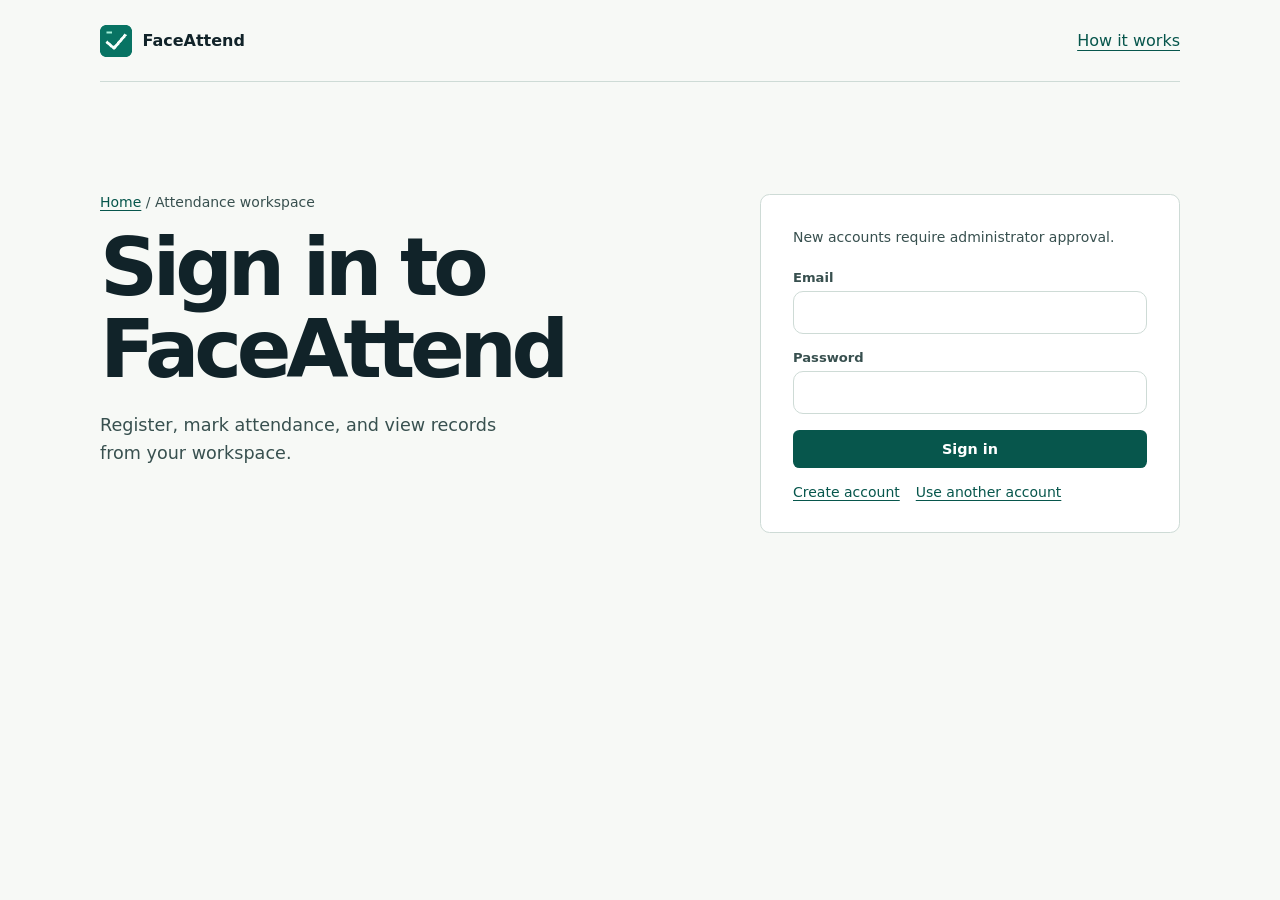
==== commit 1702eba6: "Match FaceAttend sign-in and dashboard to homepage" ====
--- a/attendance/index.html
+++ b/attendance/index.html
@@ -21,21 +21,23 @@
 <style>
 body:not(.attendance-admin) .admin-only{display:none!important;}
 :root{
-  --bg:#0f0f13;
-  --surface:#1a1a24;
-  --surface2:#23232f;
-  --border:#2e2e3e;
-  --accent:#6c63ff;
-  --accent2:#48cfad;
-  --danger:#ff5e5e;
-  --warn:#ffb347;
-  --text:#f0f0f8;
-  --muted:#8888aa;
-  --card-shadow:0 4px 24px rgba(0,0,0,0.4);
-  --radius:14px;
+  color-scheme:light;
+  --bg:#f7f9f6;
+  --surface:#fff;
+  --surface2:#edf3ef;
+  --border:#cedbd6;
+  --accent:#07564c;
+  --accent-hover:#043e36;
+  --accent2:#087363;
+  --danger:#a62c32;
+  --warn:#805314;
+  --text:#112329;
+  --muted:#38504f;
+  --card-shadow:0 4px 16px rgb(17 35 41 / .06);
+  --radius:.6rem;
 }
 *{margin:0;padding:0;box-sizing:border-box;}
-html,body{height:100%;font-family:'Segoe UI',system-ui,sans-serif;background:var(--bg);color:var(--text);overflow-x:hidden;}
+html,body{height:100%;font-family:system-ui,sans-serif;background:var(--bg);color:var(--text);overflow-x:hidden;}
 
 /* ── Sidebar ── */
 #sidebar{
@@ -47,15 +49,10 @@
   padding:24px 20px 16px;border-bottom:1px solid var(--border);
   display:flex;align-items:center;gap:12px;
 }
-#sidebar-logo .logo-icon{
-  width:38px;height:38px;border-radius:10px;
-  background:linear-gradient(135deg,var(--accent),var(--accent2));
-  display:flex;align-items:center;justify-content:center;
-  font-size:18px;flex-shrink:0;
-}
-#sidebar-logo h2{font-size:1.1rem;font-weight:700;color:var(--text);}
+#sidebar-logo .logo-icon{width:32px;height:32px;flex:none;}
+#sidebar-logo strong{font-size:1.1rem;font-weight:700;color:var(--text);}
 #sidebar-logo small{font-size:.68rem;color:var(--muted);display:block;}
-nav{padding:16px 10px;flex:1;overflow-y:auto;}
+#sidebar nav{padding:16px 10px;flex:1;overflow-y:auto;}
 .nav-section{font-size:.68rem;text-transform:uppercase;letter-spacing:1.5px;color:var(--muted);padding:8px 10px 4px;}
 .nav-item{
   display:flex;align-items:center;gap:12px;padding:11px 14px;border-radius:10px;
@@ -63,7 +60,7 @@
 }
 .nav-item svg{flex-shrink:0;opacity:.7;}
 .nav-item:hover{background:var(--surface2);color:var(--text);}
-.nav-item.active{background:linear-gradient(135deg,rgba(108,99,255,.25),rgba(72,207,173,.15));color:var(--text);font-weight:600;}
+.nav-item.active{background:#e3f0ea;color:var(--accent);font-weight:600;}
 .nav-item.active svg{opacity:1;}
 #sidebar-footer{padding:16px;border-top:1px solid var(--border);}
 .sidebar-stat{font-size:.78rem;color:var(--muted);display:flex;justify-content:space-between;padding:4px 0;}
@@ -79,7 +76,7 @@
 #page-title{font-size:1.05rem;font-weight:600;}
 .topbar-right{display:flex;align-items:center;gap:14px;}
 .badge{
-  background:linear-gradient(135deg,var(--accent),var(--accent2));
+  background:var(--accent);
   color:#fff;font-size:.7rem;font-weight:700;padding:3px 10px;border-radius:20px;
 }
 #model-status{font-size:.75rem;color:var(--muted);display:flex;align-items:center;gap:6px;}
@@ -87,28 +84,22 @@
 .dot.ready{background:var(--accent2);animation:none;}
 
 /* ── Main ── */
-#main{margin-left:240px;margin-top:60px;padding:28px 24px;min-height:calc(100vh - 60px);}
+#main{margin-left:240px;margin-top:60px;padding:28px clamp(20px,4vw,58px) 48px;min-height:calc(100vh - 60px);}
 .page{display:none;}
 .page.active{display:block;}
 
 /* ── Cards ── */
-.card{background:var(--surface);border:1px solid var(--border);border-radius:var(--radius);padding:22px;box-shadow:var(--card-shadow);}
+.card{background:var(--surface);border:1px solid var(--border);border-radius:var(--radius);padding:22px;}
 .card-title{font-size:.8rem;text-transform:uppercase;letter-spacing:1.2px;color:var(--muted);margin-bottom:6px;}
 .card-value{font-size:2rem;font-weight:700;}
 .stats-grid{display:grid;grid-template-columns:repeat(auto-fit,minmax(160px,1fr));gap:16px;margin-bottom:24px;}
 .stat-card{background:var(--surface);border:1px solid var(--border);border-radius:var(--radius);padding:18px;position:relative;overflow:hidden;}
-.stat-card::before{content:'';position:absolute;top:-20px;right:-20px;width:80px;height:80px;border-radius:50%;opacity:.12;}
-.stat-card.purple::before{background:var(--accent);}
-.stat-card.green::before{background:var(--accent2);}
-.stat-card.red::before{background:var(--danger);}
-.stat-card.orange::before{background:var(--warn);}
-.stat-icon{font-size:1.4rem;margin-bottom:10px;}
 .stat-label{font-size:.75rem;color:var(--muted);margin-bottom:4px;}
 .stat-num{font-size:1.8rem;font-weight:700;}
-.stat-card.purple .stat-num{color:var(--accent);}
+.stat-card.registered .stat-num{color:var(--accent);}
 .stat-card.green .stat-num{color:var(--accent2);}
 .stat-card.red .stat-num{color:var(--danger);}
-.stat-card.orange .stat-num{color:var(--warn);}
+
 
 /* ── Camera area ── */
 .cam-wrap{position:relative;width:100%;max-width:520px;margin:0 auto;border-radius:var(--radius);overflow:hidden;background:#000;aspect-ratio:4/3;}
@@ -116,7 +107,7 @@
 #cam-canvas,#reg-canvas{position:absolute;top:0;left:0;width:100%;height:100%;}
 .cam-overlay{
   position:absolute;inset:0;pointer-events:none;
-  border:2px solid rgba(108,99,255,.4);border-radius:var(--radius);
+  border:2px solid rgb(8 115 99 / .55);border-radius:var(--radius);
 }
 .cam-corner{position:absolute;width:20px;height:20px;}
 .cam-corner.tl{top:10px;left:10px;border-top:3px solid var(--accent);border-left:3px solid var(--accent);}
@@ -132,20 +123,20 @@
 .name-tag{
   position:absolute;bottom:0;left:0;right:0;
   background:linear-gradient(transparent,rgba(0,0,0,.8));
-  padding:24px 14px 10px;font-size:.85rem;text-align:center;
+  padding:24px 14px 10px;font-size:.85rem;text-align:center;color:white;
 }
 
 /* ── Controls ── */
 .ctrl-row{display:flex;gap:12px;flex-wrap:wrap;margin-top:14px;justify-content:center;}
 .btn{
-  padding:10px 22px;border-radius:10px;border:none;font-size:.9rem;font-weight:600;
+  padding:10px 22px;border-radius:.4rem;border:1px solid transparent;font:inherit;font-size:.9rem;font-weight:650;
   cursor:pointer;transition:all .18s;display:inline-flex;align-items:center;gap:8px;
 }
-.btn-primary{background:linear-gradient(135deg,var(--accent),#8b82ff);color:#fff;}
-.btn-primary:hover{opacity:.88;transform:translateY(-1px);}
-.btn-success{background:linear-gradient(135deg,var(--accent2),#3dbf9c);color:#fff;}
-.btn-success:hover{opacity:.88;transform:translateY(-1px);}
-.btn-danger{background:linear-gradient(135deg,var(--danger),#e04040);color:#fff;}
+.btn-primary{background:var(--accent);color:#fff;}
+.btn-primary:hover{background:var(--accent-hover);}
+.btn-success{background:var(--accent);color:#fff;}
+.btn-success:hover{background:var(--accent-hover);}
+.btn-danger{background:var(--danger);color:#fff;}
 .btn-danger:hover{opacity:.88;}
 .btn-ghost{background:var(--surface2);color:var(--text);border:1px solid var(--border);}
 .btn-ghost:hover{background:var(--border);}
@@ -154,12 +145,12 @@
 /* ── Form ── */
 .form-group{margin-bottom:16px;}
 label{font-size:.82rem;color:var(--muted);display:block;margin-bottom:6px;}
-input[type=text],input[type=date],select,textarea{
+input:not([type=checkbox]):not([type=radio]),select,textarea{
   width:100%;padding:11px 14px;border-radius:10px;border:1px solid var(--border);
-  background:var(--surface2);color:var(--text);font-size:.9rem;outline:none;transition:border .18s;
+  background:var(--surface);color:var(--text);font:inherit;transition:border .18s;
 }
 input:focus,select:focus,textarea:focus{border-color:var(--accent);}
-.input-row{display:grid;grid-template-columns:1fr 1fr;gap:14px;}
+.input-row{display:grid;grid-template-columns:repeat(2,minmax(0,1fr));gap:14px;}
 
 /* ── Table ── */
 .table-wrap{overflow-x:auto;border-radius:var(--radius);border:1px solid var(--border);}
@@ -167,11 +158,11 @@
 thead tr{background:var(--surface2);}
 th{padding:12px 16px;text-align:left;color:var(--muted);font-weight:600;font-size:.78rem;text-transform:uppercase;letter-spacing:.8px;white-space:nowrap;}
 td{padding:12px 16px;border-top:1px solid var(--border);color:var(--text);}
-tr:hover td{background:rgba(255,255,255,.03);}
+tr:hover td{background:var(--bg);}
 .chip{display:inline-block;padding:3px 10px;border-radius:20px;font-size:.72rem;font-weight:600;}
-.chip-green{background:rgba(72,207,173,.18);color:var(--accent2);}
+.chip-green{background:#e3f0ea;color:var(--accent);}
 .chip-red{background:rgba(255,94,94,.18);color:var(--danger);}
-.chip-purple{background:rgba(108,99,255,.18);color:var(--accent);}
+.chip-purple{background:#e3f0ea;color:var(--accent);}
 .chip-orange{background:rgba(255,179,71,.18);color:var(--warn);}
 
 /* ── Toast ── */
@@ -204,26 +195,26 @@
 /* ── Avatar ── */
 .avatar{width:36px;height:36px;border-radius:50%;object-fit:cover;border:2px solid var(--border);}
 .avatar-placeholder{
-  width:36px;height:36px;border-radius:50%;background:linear-gradient(135deg,var(--accent),var(--accent2));
+  width:36px;height:36px;border-radius:50%;background:var(--accent);
   display:flex;align-items:center;justify-content:center;font-size:.85rem;font-weight:700;color:#fff;
   flex-shrink:0;
 }
 
 /* ── Section headers ── */
 .section-header{display:flex;align-items:center;justify-content:space-between;margin-bottom:18px;flex-wrap:wrap;gap:10px;}
-.section-header h1{margin:0;font-size:1.15rem;font-weight:700;}
-.section-header p{color:var(--muted);font-size:.82rem;margin-top:2px;}
+.section-header h1{margin:0;font-size:clamp(2rem,4.2vw,3.5rem);font-weight:750;letter-spacing:-.055em;line-height:1.08;}
+.section-header p{color:var(--muted);max-width:65ch;margin-top:.6rem;line-height:1.55;}
 
 /* ── Alerts ── */
 .alert{padding:14px 18px;border-radius:10px;font-size:.85rem;margin-bottom:16px;display:flex;align-items:flex-start;gap:10px;}
-.alert-info{background:rgba(108,99,255,.12);border:1px solid rgba(108,99,255,.3);color:#b0aaf8;}
+.alert-info{background:#e3f0ea;border:1px solid var(--border);color:var(--accent);}
 .alert-warn{background:rgba(255,179,71,.1);border:1px solid rgba(255,179,71,.3);color:var(--warn);}
 
 /* ── Divider ── */
 .divider{height:1px;background:var(--border);margin:20px 0;}
 
 /* ── Grid layouts ── */
-.two-col{display:grid;grid-template-columns:1fr 1fr;gap:20px;}
+.two-col{display:grid;grid-template-columns:repeat(2,minmax(0,1fr));gap:20px;}
 .three-col{display:grid;grid-template-columns:repeat(3,1fr);gap:16px;}
 
 /* ── People grid ── */
@@ -235,7 +226,7 @@
 .person-card:hover{border-color:var(--accent);}
 .person-thumb{
   width:64px;height:64px;border-radius:50%;margin:0 auto 12px;
-  background:linear-gradient(135deg,var(--accent),var(--accent2));
+  background:var(--accent);
   display:flex;align-items:center;justify-content:center;font-size:1.6rem;font-weight:700;color:#fff;
 }
 .person-name{font-weight:600;font-size:.95rem;margin-bottom:4px;}
@@ -266,7 +257,7 @@
   #main{margin-left:0;padding:16px;}
   .two-col,.three-col{grid-template-columns:1fr;}
   .input-row{grid-template-columns:1fr;}
-  .stats-grid{grid-template-columns:repeat(2,1fr);}
+  .stats-grid{grid-template-columns:repeat(2,minmax(0,1fr));}
 }
 @media(max-width:400px){
   .stats-grid{grid-template-columns:1fr;}
@@ -276,6 +267,41 @@
 @keyframes flashGreen{0%{box-shadow:0 0 0 0 rgba(72,207,173,.7)}70%{box-shadow:0 0 0 14px rgba(72,207,173,0)}100%{box-shadow:none}}
 .flash-success{animation:flashGreen .6s ease;}
 body:not(.attendance-signed-in) :is(#sidebar,#topbar,#main,#overlay){visibility:hidden;}
+
+a{color:var(--accent);text-underline-offset:.24em;}
+:focus-visible{outline:3px solid #067a68;outline-offset:3px;}
+#sidebar-logo{color:var(--text);text-decoration:none;}
+.nav-item{width:100%;border:0;background:none;font-family:inherit;text-align:left;}
+#sidebar-footer .btn{margin-bottom:.6rem;}
+.breadcrumbs{color:var(--muted);font-size:.875rem;margin-bottom:1rem;}
+.section-header{padding-block:1rem 1.5rem;border-bottom:1px solid var(--border);align-items:flex-end;}
+.page{max-width:1080px;}
+.stat-card{display:flex;flex-direction:column;gap:.35rem;}
+.stat-label{font-size:.875rem;}
+.stat-num{letter-spacing:-.04em;font-variant-numeric:tabular-nums;}
+#account-gate{position:fixed;inset:0;z-index:2000;display:flex;flex-direction:column;overflow:auto;background:var(--bg);}
+.account-wrap{width:min(1080px,calc(100% - 3rem));margin-inline:auto;}
+.account-header{min-height:82px;display:flex;align-items:center;justify-content:space-between;gap:1rem;border-bottom:1px solid var(--border);}
+.account-brand{display:inline-flex;align-items:center;gap:.65rem;font-weight:750;color:var(--text);text-decoration:none;}
+.account-main{display:grid;grid-template-columns:minmax(0,1fr) minmax(0,420px);align-items:start;gap:clamp(2rem,6vw,5rem);padding-block:clamp(2.5rem,10vw,7rem);}
+.account-intro h1{max-width:12ch;font-size:clamp(2.75rem,6.3vw,5.65rem);font-weight:750;letter-spacing:-.065em;line-height:1.02;}
+.account-intro p{max-width:36ch;color:var(--muted);font-size:1.1rem;line-height:1.6;margin-top:1.25rem;}
+.account-card{padding:clamp(1.25rem,4vw,2rem);}
+.account-card label{font-weight:650;}
+.account-card .btn-primary{width:100%;justify-content:center;}
+.account-note{font-size:.875rem;line-height:1.55;color:var(--muted);margin-bottom:1.35rem;}
+.account-secondary{display:flex;flex-wrap:wrap;gap:.6rem 1rem;margin-top:1rem;}
+.account-secondary button{border:0;background:none;color:var(--accent);font:inherit;font-size:.875rem;cursor:pointer;text-decoration:underline;text-underline-offset:.24em;}
+#account-message{font-size:.9rem;overflow-wrap:anywhere;margin-top:.9rem;color:var(--muted);}
+#account-message:empty{margin:0;}
+@media(max-width:760px){
+  .account-main{grid-template-columns:minmax(0,1fr);gap:1.5rem;}
+  #topbar{padding-inline:16px;}
+  .topbar-right{gap:.5rem;}
+  .topbar-right .badge{max-width:14ch;overflow:hidden;text-overflow:ellipsis;white-space:nowrap;}
+}
+@media(max-width:400px){#model-status{display:none;}.account-wrap{width:calc(100% - 2rem);}}
+@media(prefers-reduced-motion:reduce){*,*::before,*::after{animation-duration:.01ms!important;transition-duration:.01ms!important;}}
 </style>
 <script type="application/ld+json">{"@context": "https://schema.org", "@type": "BreadcrumbList", "itemListElement": [{"@type": "ListItem", "position": 1, "name": "Home", "item": "https://tgvcreations.github.io/smart-attendence/"}, {"@type": "ListItem", "position": 2, "name": "Attendance workspace", "item": "https://tgvcreations.github.io/smart-attendence/attendance/"}]}</script>
 </head>
@@ -300,40 +326,37 @@
 
 <!-- Sidebar -->
 <aside id="sidebar">
-  <div id="sidebar-logo">
-    <div class="logo-icon">🎯</div>
-    <div>
-      <h2>FaceAttend</h2>
-      <small>Smart Attendance</small>
-    </div>
-  </div>
-  <nav>
+  <a id="sidebar-logo" href="../">
+    <img class="logo-icon" src="../favicon.ico" width="32" height="32" alt="">
+    <div><strong>FaceAttend</strong><small>Attendance workspace</small></div>
+  </a>
+  <nav aria-label="Workspace">
     <div class="nav-section">Main</div>
-    <div class="nav-item active admin-only" data-page="dashboard">
+    <button type="button" class="nav-item active admin-only" data-page="dashboard">
       <svg width="18" height="18" fill="none" stroke="currentColor" stroke-width="2" viewBox="0 0 24 24"><rect x="3" y="3" width="7" height="7" rx="1"/><rect x="14" y="3" width="7" height="7" rx="1"/><rect x="3" y="14" width="7" height="7" rx="1"/><rect x="14" y="14" width="7" height="7" rx="1"/></svg>
       Dashboard
-    </div>
-    <div class="nav-item" data-page="attendance">
+    </button>
+    <button type="button" class="nav-item" data-page="attendance">
       <svg width="18" height="18" fill="none" stroke="currentColor" stroke-width="2" viewBox="0 0 24 24"><circle cx="12" cy="8" r="4"/><path d="M4 20c0-4 3.6-7 8-7s8 3 8 7"/></svg>
       Mark Attendance
-    </div>
+    </button>
     <div class="nav-section">Management</div>
-    <div class="nav-item" data-page="register">
+    <button type="button" class="nav-item" data-page="register">
       <svg width="18" height="18" fill="none" stroke="currentColor" stroke-width="2" viewBox="0 0 24 24"><circle cx="12" cy="8" r="4"/><path d="M20 21a8 8 0 10-16 0"/><line x1="18" y1="11" x2="18" y2="17"/><line x1="15" y1="14" x2="21" y2="14"/></svg>
       Register Person
-    </div>
-    <div class="nav-item" data-page="people">
+    </button>
+    <button type="button" class="nav-item" data-page="people">
       <svg width="18" height="18" fill="none" stroke="currentColor" stroke-width="2" viewBox="0 0 24 24"><path d="M17 21v-2a4 4 0 00-4-4H5a4 4 0 00-4 4v2"/><circle cx="9" cy="7" r="4"/><path d="M23 21v-2a4 4 0 00-3-3.87M16 3.13a4 4 0 010 7.75"/></svg>
       People
-    </div>
-    <div class="nav-item admin-only" data-page="records">
+    </button>
+    <button type="button" class="nav-item admin-only" data-page="records">
       <svg width="18" height="18" fill="none" stroke="currentColor" stroke-width="2" viewBox="0 0 24 24"><path d="M14 2H6a2 2 0 00-2 2v16a2 2 0 002 2h12a2 2 0 002-2V8z"/><polyline points="14 2 14 8 20 8"/><line x1="16" y1="13" x2="8" y2="13"/><line x1="16" y1="17" x2="8" y2="17"/><polyline points="10 9 9 9 8 9"/></svg>
       Records
-    </div>
-    <div class="nav-item admin-only" data-page="settings">
+    </button>
+    <button type="button" class="nav-item admin-only" data-page="settings">
       <svg width="18" height="18" fill="none" stroke="currentColor" stroke-width="2" viewBox="0 0 24 24"><circle cx="12" cy="12" r="3"/><path d="M19.4 15a1.65 1.65 0 00.33 1.82l.06.06a2 2 0 010 2.83 2 2 0 01-2.83 0l-.06-.06a1.65 1.65 0 00-1.82-.33 1.65 1.65 0 00-1 1.51V21a2 2 0 01-2 2 2 2 0 01-2-2v-.09A1.65 1.65 0 009 19.4a1.65 1.65 0 00-1.82.33l-.06.06a2 2 0 01-2.83 0 2 2 0 010-2.83l.06-.06a1.65 1.65 0 00.33-1.82 1.65 1.65 0 00-1.51-1H3a2 2 0 01-2-2 2 2 0 012-2h.09A1.65 1.65 0 004.6 9a1.65 1.65 0 00-.33-1.82l-.06-.06a2 2 0 010-2.83 2 2 0 012.83 0l.06.06a1.65 1.65 0 001.82.33H9a1.65 1.65 0 001-1.51V3a2 2 0 012-2 2 2 0 012 2v.09a1.65 1.65 0 001 1.51 1.65 1.65 0 001.82-.33l.06-.06a2 2 0 012.83 0 2 2 0 010 2.83l-.06.06a1.65 1.65 0 00-.33 1.82V9a1.65 1.65 0 001.51 1H21a2 2 0 012 2 2 2 0 01-2 2h-.09a1.65 1.65 0 00-1.51 1z"/></svg>
       Settings
-    </div>
+    </button>
   </nav>
   <div id="sidebar-footer">
 <button class="btn btn-ghost" onclick="cloudSignOut()">Sign Out</button>
@@ -359,7 +382,7 @@
 
 <!-- Main -->
 <main id="main">
-  <nav aria-label="Breadcrumb" style="margin-bottom:14px"><a href="../" style="color:var(--accent)">Home</a> / <span aria-current="page">Attendance workspace</span></nav>
+  <nav class="breadcrumbs" aria-label="Breadcrumb"><a href="../">Home</a> / <span aria-current="page">Attendance workspace</span></nav>
 
   <!-- DASHBOARD -->
   <div class="page active admin-only" id="page-dashboard">
@@ -367,27 +390,27 @@
       <div><h1>Dashboard</h1><p>Today's attendance overview</p></div>
       <button class="btn btn-primary" onclick="navigate('attendance')">
         <svg width="16" height="16" fill="none" stroke="currentColor" stroke-width="2" viewBox="0 0 24 24"><circle cx="12" cy="8" r="4"/><path d="M4 20c0-4 3.6-7 8-7s8 3 8 7"/></svg>
-        Mark Now
+        Mark attendance
       </button>
     </div>
     <div class="stats-grid">
-      <div class="stat-card purple">
-        <div class="stat-icon">👥</div>
+      <div class="stat-card registered">
+
         <div class="stat-label">Total Registered</div>
         <div class="stat-num" id="dash-total">0</div>
       </div>
       <div class="stat-card green">
-        <div class="stat-icon">✅</div>
+
         <div class="stat-label">Present Today</div>
         <div class="stat-num" id="dash-present">0</div>
       </div>
       <div class="stat-card red">
-        <div class="stat-icon">❌</div>
+
         <div class="stat-label">Absent Today</div>
         <div class="stat-num" id="dash-absent">0</div>
       </div>
-      <div class="stat-card orange">
-        <div class="stat-icon">📊</div>
+      <div class="stat-card">
+
         <div class="stat-label">Attendance Rate</div>
         <div class="stat-num" id="dash-rate">—</div>
       </div>
@@ -1355,20 +1378,31 @@
 }
 
 </script>
-<div id="account-gate" style="position:fixed;inset:0;z-index:2000;background:var(--bg);display:flex;align-items:center;justify-content:center;padding:20px;overflow:auto">
-  <div class="card" style="width:100%;max-width:440px">
-    <h1>Sign in to FaceAttend</h1>
-    <nav aria-label="Breadcrumb"><a href="../" style="color:var(--accent)">Home</a> / <span aria-current="page">Attendance workspace</span></nav>
-    <p style="margin:12px 0;color:var(--muted)">Sign in on any device to use your shared face registration. New accounts require administrator approval.</p>
-    <form onsubmit="cloudSignIn(event)">
-      <div class="form-group"><label for="account-email">Email</label><input id="account-email" type="email" autocomplete="email" required/></div>
-      <div class="form-group"><label for="account-password">Password</label><input id="account-password" type="password" autocomplete="current-password" minlength="8" required/></div>
-      <button class="btn btn-primary" type="submit">Sign In</button>
-      <button class="btn btn-ghost" type="button" onclick="cloudSignUp()">Create Account</button>
-    </form>
-    <p id="account-message" role="status" style="margin-top:14px;overflow-wrap:anywhere"></p>
-    <button class="btn btn-ghost" type="button" onclick="cloudSignOut()">Use Another Account</button>
-  </div>
+<div id="account-gate">
+  <header class="account-header account-wrap">
+    <a class="account-brand" href="../"><img src="../favicon.ico" width="32" height="32" alt="">FaceAttend</a>
+    <a href="../#how-it-works">How it works</a>
+  </header>
+  <main class="account-main account-wrap">
+    <div class="account-intro">
+      <nav class="breadcrumbs" aria-label="Breadcrumb"><a href="../">Home</a> / <span aria-current="page">Attendance workspace</span></nav>
+      <h1>Sign in to FaceAttend</h1>
+      <p>Register, mark attendance, and view records from your workspace.</p>
+    </div>
+    <div class="account-card card">
+      <p class="account-note">New accounts require administrator approval.</p>
+      <form onsubmit="cloudSignIn(event)">
+        <div class="form-group"><label for="account-email">Email</label><input id="account-email" type="email" autocomplete="email" required></div>
+        <div class="form-group"><label for="account-password">Password</label><input id="account-password" type="password" autocomplete="current-password" minlength="8" required></div>
+        <button class="btn btn-primary" type="submit">Sign in</button>
+      </form>
+      <p id="account-message" role="status"></p>
+      <div class="account-secondary">
+        <button type="button" onclick="cloudSignUp()">Create account</button>
+        <button type="button" onclick="cloudSignOut()">Use another account</button>
+      </div>
+    </div>
+  </main>
 </div>
 <script src="../cloud.js?v=a5994fbf44d1"></script>
 </body>
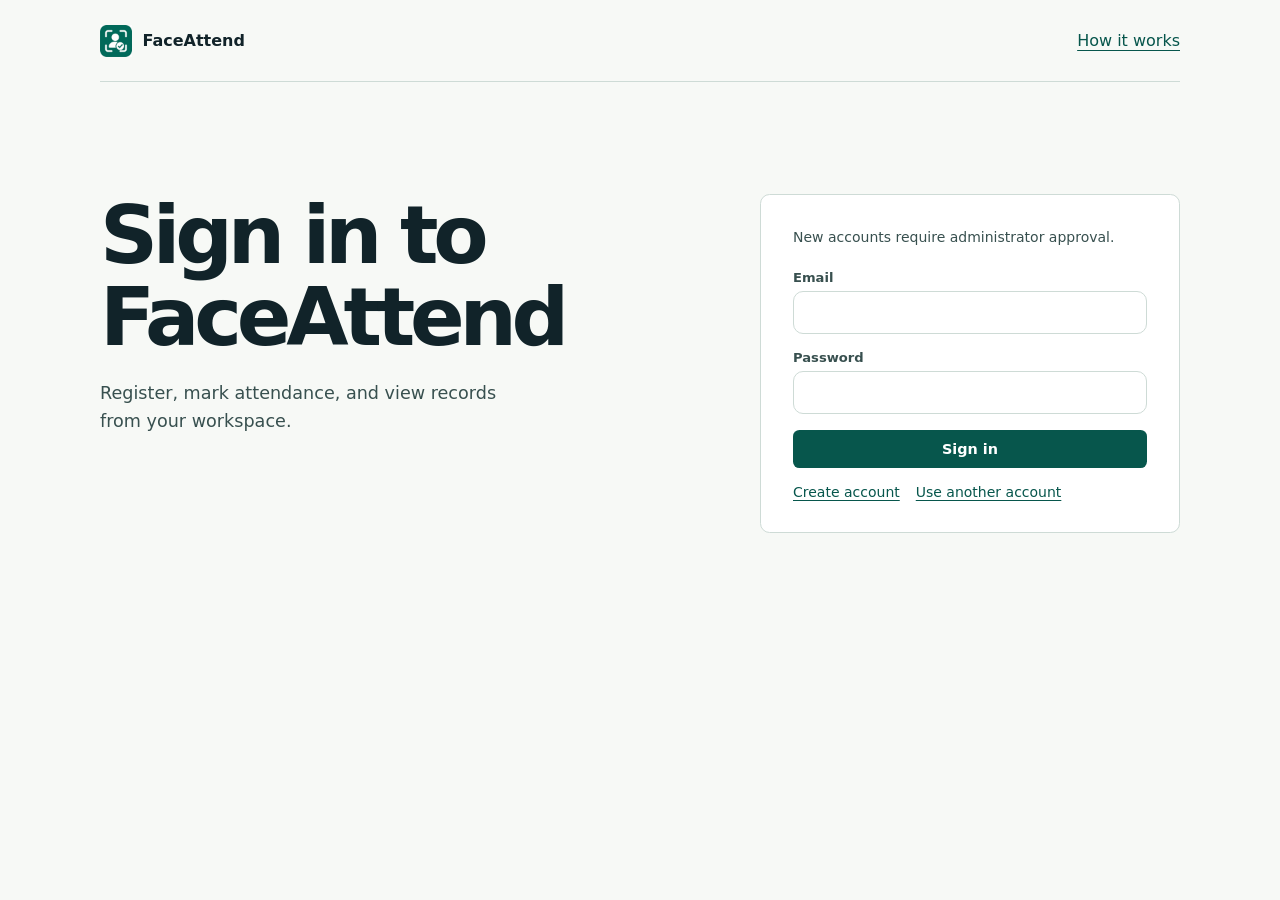
==== commit b6a8c1e1: "Update FaceAttend punch flow, settings, and branding" ====
--- a/attendance/index.html
+++ b/attendance/index.html
@@ -5,7 +5,7 @@
 <meta name="viewport" content="width=device-width, initial-scale=1.0"/>
 <title>Attendance workspace | FaceAttend</title>
 <meta name="description" content="Sign in to FaceAttend to register people, mark attendance, and review or export attendance records.">
-<link rel="icon" href="../favicon.ico" sizes="any">
+<link rel="icon" href="../favicon.ico?v=4e721737d2" sizes="any">
 <meta name="robots" content="noindex">
 <link rel="canonical" href="https://tgvcreations.github.io/smart-attendence/attendance/">
 <meta property="og:title" content="Attendance workspace | FaceAttend">
@@ -72,16 +72,13 @@
   background:var(--surface);border-bottom:1px solid var(--border);
   display:flex;align-items:center;justify-content:space-between;padding:0 24px;z-index:99;
 }
-#hamburger{display:none;background:none;border:none;color:var(--text);cursor:pointer;padding:4px;}
+#hamburger{display:none;background:none;border:none;color:var(--text);cursor:pointer;min-width:44px;min-height:44px;}
 #page-title{font-size:1.05rem;font-weight:600;}
 .topbar-right{display:flex;align-items:center;gap:14px;}
 .badge{
   background:var(--accent);
   color:#fff;font-size:.7rem;font-weight:700;padding:3px 10px;border-radius:20px;
 }
-#model-status{font-size:.75rem;color:var(--muted);display:flex;align-items:center;gap:6px;}
-.dot{width:8px;height:8px;border-radius:50%;background:var(--warn);display:inline-block;animation:pulse 1.5s infinite;}
-.dot.ready{background:var(--accent2);animation:none;}
 
 /* ── Main ── */
 #main{margin-left:240px;margin-top:60px;padding:28px clamp(20px,4vw,58px) 48px;min-height:calc(100vh - 60px);}
@@ -104,7 +101,8 @@
 /* ── Camera area ── */
 .cam-wrap{position:relative;width:100%;max-width:520px;margin:0 auto;border-radius:var(--radius);overflow:hidden;background:#000;aspect-ratio:4/3;}
 #cam-video,#reg-video{width:100%;height:100%;object-fit:cover;display:block;}
-#cam-canvas,#reg-canvas{position:absolute;top:0;left:0;width:100%;height:100%;}
+#cam-canvas,#reg-canvas{position:absolute;inset:0;width:100%;height:100%;object-fit:cover;}
+.cam-wrap.preview-flipped :is(video,canvas){transform:scaleX(-1);}
 .cam-overlay{
   position:absolute;inset:0;pointer-events:none;
   border:2px solid rgb(8 115 99 / .55);border-radius:var(--radius);
@@ -184,8 +182,40 @@
   position:fixed;inset:0;background:var(--bg);z-index:9999;
   display:flex;flex-direction:column;align-items:center;justify-content:center;gap:20px;
 }
-.loader-ring{width:60px;height:60px;border:4px solid var(--border);border-top-color:var(--accent);border-radius:50%;animation:spin .8s linear infinite;}
-@keyframes spin{to{transform:rotate(360deg)}}
+.loader-butterfly{
+  position:relative;width:104px;height:88px;perspective:180px;
+  animation:butterfly-hover 2.4s ease-in-out infinite;
+}
+.butterfly-wing{
+  position:absolute;top:14px;width:48px;height:61px;transform-style:preserve-3d;
+  animation:butterfly-flap .85s ease-in-out infinite;
+}
+.butterfly-wing.left{right:50%;transform-origin:right center;}
+.butterfly-wing.right{left:50%;transform-origin:left center;}
+.butterfly-wing::before,.butterfly-wing::after{
+  content:'';position:absolute;display:block;background:var(--accent);
+}
+.butterfly-wing::before{top:0;width:47px;height:43px;background:linear-gradient(135deg,#3da98c,var(--accent));}
+.butterfly-wing::after{top:31px;width:32px;height:30px;background:var(--accent2);}
+.butterfly-wing.left::before{right:0;border-radius:62% 95% 24% 88%;}
+.butterfly-wing.right::before{left:0;border-radius:95% 62% 88% 24%;}
+.butterfly-wing.left::after{right:1px;border-radius:88% 22% 82% 70%;}
+.butterfly-wing.right::after{left:1px;border-radius:22% 88% 70% 82%;}
+.butterfly-body{
+  position:absolute;left:calc(50% - 3px);top:26px;width:6px;height:46px;
+  border-radius:60%;background:var(--text);
+}
+.butterfly-body::before,.butterfly-body::after{
+  content:'';position:absolute;bottom:calc(100% - 2px);width:10px;height:14px;
+  border-top:2px solid var(--text);border-radius:50%;
+}
+.butterfly-body::before{right:3px;transform:rotate(40deg);}
+.butterfly-body::after{left:3px;transform:rotate(-40deg);}
+@keyframes butterfly-flap{0%,100%{transform:rotateY(0);}50%{transform:rotateY(68deg);}}
+@keyframes butterfly-hover{0%,100%{transform:translateY(3px);}50%{transform:translateY(-7px);}}
+@media(prefers-reduced-motion:reduce){
+  .loader-butterfly,.butterfly-wing{animation:none;}
+}
 #loader p{color:var(--muted);font-size:.9rem;}
 
 /* ── Progress ── */
@@ -235,7 +265,6 @@
 
 /* ── Empty state ── */
 .empty-state{text-align:center;padding:48px 20px;color:var(--muted);}
-.empty-state .empty-icon{font-size:3rem;margin-bottom:12px;}
 .empty-state p{font-size:.9rem;}
 
 /* ── Scrollbar ── */
@@ -243,14 +272,12 @@
 ::-webkit-scrollbar-track{background:var(--surface);}
 ::-webkit-scrollbar-thumb{background:var(--border);border-radius:3px;}
 
-/* ── Pulse ── */
-@keyframes pulse{0%,100%{opacity:1}50%{opacity:.4}}
 
 /* ── Mobile ── */
 #overlay{display:none;position:fixed;inset:0;background:rgba(0,0,0,.5);z-index:99;}
 @media(max-width:768px){
-  #sidebar{transform:translateX(-240px);}
-  #sidebar.open{transform:translateX(0);}
+  #sidebar{transform:translateX(-240px);visibility:hidden;}
+  #sidebar.open{transform:translateX(0);visibility:visible;}
   #overlay.open{display:block;}
   #topbar{left:0;}
   #hamburger{display:block;}
@@ -263,9 +290,6 @@
   .stats-grid{grid-template-columns:1fr;}
 }
 
-/* ── Recognition result flash ── */
-@keyframes flashGreen{0%{box-shadow:0 0 0 0 rgba(72,207,173,.7)}70%{box-shadow:0 0 0 14px rgba(72,207,173,0)}100%{box-shadow:none}}
-.flash-success{animation:flashGreen .6s ease;}
 body:not(.attendance-signed-in) :is(#sidebar,#topbar,#main,#overlay){visibility:hidden;}
 
 a{color:var(--accent);text-underline-offset:.24em;}
@@ -273,7 +297,6 @@
 #sidebar-logo{color:var(--text);text-decoration:none;}
 .nav-item{width:100%;border:0;background:none;font-family:inherit;text-align:left;}
 #sidebar-footer .btn{margin-bottom:.6rem;}
-.breadcrumbs{color:var(--muted);font-size:.875rem;margin-bottom:1rem;}
 .section-header{padding-block:1rem 1.5rem;border-bottom:1px solid var(--border);align-items:flex-end;}
 .page{max-width:1080px;}
 .stat-card{display:flex;flex-direction:column;gap:.35rem;}
@@ -300,25 +323,48 @@
   .topbar-right{gap:.5rem;}
   .topbar-right .badge{max-width:14ch;overflow:hidden;text-overflow:ellipsis;white-space:nowrap;}
 }
-@media(max-width:400px){#model-status{display:none;}.account-wrap{width:calc(100% - 2rem);}}
+@media(max-width:400px){.account-wrap{width:calc(100% - 2rem);}}
 @media(prefers-reduced-motion:reduce){*,*::before,*::after{animation-duration:.01ms!important;transition-duration:.01ms!important;}}
+.capture-guide{padding-inline-start:1.15rem;color:var(--muted);font-size:.85rem;line-height:1.8;}
+.capture-guide li::marker{color:var(--accent);}
+.people-search{position:relative;max-width:360px;}
+.people-search svg{position:absolute;inset-inline-start:14px;top:50%;transform:translateY(-50%);color:var(--accent);pointer-events:none;}
+#search-people{padding-inline-start:42px;}
+[hidden]{display:none!important;}
+.filter-row{display:flex;align-items:center;gap:.65rem;flex-wrap:wrap;margin-bottom:.8rem;}
+.filter-row .people-search{width:min(100%,360px);}
+.record-filters label{font-weight:650;margin:0;}
+.record-filters input{width:auto;max-width:100%;}
+.result-summary{color:var(--muted);font-size:.85rem;margin-block:.65rem 1rem;}
+.people-grid .empty-state{grid-column:1/-1;text-align:left;padding:1.25rem;background:var(--surface);border:1px solid var(--border);border-radius:var(--radius);}
+@media(max-width:480px){#toast-container{left:12px;right:12px;bottom:12px;}.toast{max-width:100%;}}
+.member-row{display:flex;align-items:center;justify-content:space-between;gap:.5rem 1rem;flex-wrap:wrap;padding:.65rem 0;border-bottom:1px solid var(--border);overflow-wrap:anywhere;}
+.member-actions{display:flex;flex-wrap:wrap;gap:.5rem;}
+#ownership-dialog{margin:auto;width:min(420px,calc(100% - 2rem));background:var(--surface);color:var(--text);}
+#ownership-dialog::backdrop{background:rgb(17 35 41 / .48);}
+#ownership-dialog p{margin-block:.6rem;overflow-wrap:anywhere;}
+#ownership-dialog fieldset{border:0;min-width:0;}
+#ownership-message:empty{display:none;}
 </style>
-<script type="application/ld+json">{"@context": "https://schema.org", "@type": "BreadcrumbList", "itemListElement": [{"@type": "ListItem", "position": 1, "name": "Home", "item": "https://tgvcreations.github.io/smart-attendence/"}, {"@type": "ListItem", "position": 2, "name": "Attendance workspace", "item": "https://tgvcreations.github.io/smart-attendence/attendance/"}]}</script>
 </head>
 <body>
 
 <!-- HTTP Warning Banner -->
 <div id="http-banner" style="display:none;position:fixed;top:0;left:0;right:0;z-index:99999;background:#ff5e5e;color:#fff;padding:12px 20px;font-size:.88rem;text-align:center;font-weight:600;">
-  ⚠️ Camera requires a local server. Open via <code style="background:rgba(0,0,0,.2);padding:2px 6px;border-radius:4px;">http://localhost</code> — see instructions below. &nbsp;
-  <button onclick="document.getElementById('http-banner').style.display='none'" style="background:rgba(0,0,0,.25);border:none;color:#fff;padding:3px 10px;border-radius:6px;cursor:pointer;">✕</button>
+  Camera requires a local server. Open via <code style="background:rgba(0,0,0,.2);padding:2px 6px;border-radius:4px;">http://localhost</code> — see instructions below. &nbsp;
+  <button aria-label="Dismiss camera notice" onclick="document.getElementById('http-banner').style.display='none'" style="background:rgba(0,0,0,.25);border:none;color:#fff;padding:3px 10px;border-radius:6px;cursor:pointer;">✕</button>
 </div>
 
 <!-- Server Instructions Modal removed -->
 
 <!-- Loader -->
 <div id="loader" hidden role="status">
-  <div class="loader-ring"></div>
-  <p id="loader-text">Initializing AI models…</p>
+  <div class="loader-butterfly" aria-hidden="true">
+    <span class="butterfly-wing left"></span>
+    <span class="butterfly-wing right"></span>
+    <span class="butterfly-body"></span>
+  </div>
+  <p id="loader-text">Preparing the camera…</p>
 </div>
 
 <!-- Overlay for mobile sidebar -->
@@ -327,12 +373,12 @@
 <!-- Sidebar -->
 <aside id="sidebar">
   <a id="sidebar-logo" href="../">
-    <img class="logo-icon" src="../favicon.ico" width="32" height="32" alt="">
+    <img class="logo-icon" src="../assets/faceattend-logo.png" width="32" height="32" alt="">
     <div><strong>FaceAttend</strong><small>Attendance workspace</small></div>
   </a>
   <nav aria-label="Workspace">
     <div class="nav-section">Main</div>
-    <button type="button" class="nav-item active admin-only" data-page="dashboard">
+    <button type="button" class="nav-item active admin-only" data-page="dashboard" aria-current="page">
       <svg width="18" height="18" fill="none" stroke="currentColor" stroke-width="2" viewBox="0 0 24 24"><rect x="3" y="3" width="7" height="7" rx="1"/><rect x="14" y="3" width="7" height="7" rx="1"/><rect x="3" y="14" width="7" height="7" rx="1"/><rect x="14" y="14" width="7" height="7" rx="1"/></svg>
       Dashboard
     </button>
@@ -353,7 +399,11 @@
       <svg width="18" height="18" fill="none" stroke="currentColor" stroke-width="2" viewBox="0 0 24 24"><path d="M14 2H6a2 2 0 00-2 2v16a2 2 0 002 2h12a2 2 0 002-2V8z"/><polyline points="14 2 14 8 20 8"/><line x1="16" y1="13" x2="8" y2="13"/><line x1="16" y1="17" x2="8" y2="17"/><polyline points="10 9 9 9 8 9"/></svg>
       Records
     </button>
-    <button type="button" class="nav-item admin-only" data-page="settings">
+    <button type="button" class="nav-item admin-only" data-page="administration">
+      <svg aria-hidden="true" width="18" height="18" fill="none" stroke="currentColor" stroke-width="2" viewBox="0 0 24 24"><path stroke-linejoin="round" d="M12 3 4 6v5c0 5 3 8 8 10 5-2 8-5 8-10V6l-8-3Z"/><path stroke-linecap="round" stroke-linejoin="round" d="m9 12 2 2 4-4"/></svg>
+      Administration
+    </button>
+    <button type="button" class="nav-item" data-page="settings">
       <svg width="18" height="18" fill="none" stroke="currentColor" stroke-width="2" viewBox="0 0 24 24"><circle cx="12" cy="12" r="3"/><path d="M19.4 15a1.65 1.65 0 00.33 1.82l.06.06a2 2 0 010 2.83 2 2 0 01-2.83 0l-.06-.06a1.65 1.65 0 00-1.82-.33 1.65 1.65 0 00-1 1.51V21a2 2 0 01-2 2 2 2 0 01-2-2v-.09A1.65 1.65 0 009 19.4a1.65 1.65 0 00-1.82.33l-.06.06a2 2 0 01-2.83 0 2 2 0 010-2.83l.06-.06a1.65 1.65 0 00.33-1.82 1.65 1.65 0 00-1.51-1H3a2 2 0 01-2-2 2 2 0 012-2h.09A1.65 1.65 0 004.6 9a1.65 1.65 0 00-.33-1.82l-.06-.06a2 2 0 010-2.83 2 2 0 012.83 0l.06.06a1.65 1.65 0 001.82.33H9a1.65 1.65 0 001-1.51V3a2 2 0 012-2 2 2 0 012 2v.09a1.65 1.65 0 001 1.51 1.65 1.65 0 001.82-.33l.06-.06a2 2 0 012.83 0 2 2 0 010 2.83l-.06.06a1.65 1.65 0 00-.33 1.82V9a1.65 1.65 0 001.51 1H21a2 2 0 012 2 2 2 0 01-2 2h-.09a1.65 1.65 0 00-1.51 1z"/></svg>
       Settings
     </button>
@@ -369,25 +419,23 @@
 <!-- Topbar -->
 <header id="topbar">
   <div style="display:flex;align-items:center;gap:14px;">
-    <button id="hamburger" aria-label="Toggle navigation" onclick="toggleSidebar()">
+    <button id="hamburger" aria-label="Toggle navigation" aria-controls="sidebar" aria-expanded="false" onclick="toggleSidebar()">
       <svg width="22" height="22" fill="none" stroke="currentColor" stroke-width="2" viewBox="0 0 24 24"><line x1="3" y1="6" x2="21" y2="6"/><line x1="3" y1="12" x2="21" y2="12"/><line x1="3" y1="18" x2="21" y2="18"/></svg>
     </button>
     <span id="page-title">Dashboard</span>
   </div>
   <div class="topbar-right">
-    <div id="model-status"><span class="dot" id="model-dot"></span><span id="model-text">Camera models idle</span></div>
     <span class="badge" id="date-badge"></span>
   </div>
 </header>
 
 <!-- Main -->
 <main id="main">
-  <nav class="breadcrumbs" aria-label="Breadcrumb"><a href="../">Home</a> / <span aria-current="page">Attendance workspace</span></nav>
 
   <!-- DASHBOARD -->
   <div class="page active admin-only" id="page-dashboard">
     <div class="section-header">
-      <div><h1>Dashboard</h1><p>Today's attendance overview</p></div>
+      <div><h1 tabindex="-1">Dashboard</h1><p>Today's attendance overview</p></div>
       <button class="btn btn-primary" onclick="navigate('attendance')">
         <svg width="16" height="16" fill="none" stroke="currentColor" stroke-width="2" viewBox="0 0 24 24"><circle cx="12" cy="8" r="4"/><path d="M4 20c0-4 3.6-7 8-7s8 3 8 7"/></svg>
         Mark attendance
@@ -433,15 +481,20 @@
   <!-- MARK ATTENDANCE -->
   <div class="page" id="page-attendance">
     <div class="section-header">
-      <div><h1>Mark Attendance</h1><p>Any approved account can mark attendance for a registered face. Complete the raise-hand challenge to punch in; repeat it before Punch Out.</p></div>
+      <div><h1 tabindex="-1">Mark Attendance</h1><p>Choose Punch In or Punch Out to start the camera. FaceAttend verifies your face and checks your location when a geofence is enabled.</p></div>
     </div>
     <div class="alert alert-warn">
-      <span>⚠️</span>
-      <span>Make sure you are in a well-lit area and looking directly at the camera. Each person is marked once per day.</span>
+      <span>Make sure you are in a well-lit area and looking directly at the camera. Each person can punch in once and punch out once per day.</span>
     </div>
     <div style="display:flex;gap:20px;flex-wrap:wrap;">
       <div style="flex:1;min-width:280px;">
-        <div class="cam-wrap" id="att-cam-wrap">
+        <div class="ctrl-row" style="margin:0 0 14px;">
+          <button type="button" class="btn btn-primary" id="btn-punch-in" onclick="startAttendanceCam('in')">Punch In</button>
+          <button type="button" class="btn btn-ghost" id="btn-punch-out" onclick="startAttendanceCam('out')">Punch Out</button>
+          <button type="button" class="btn btn-ghost" id="btn-stop-att" onclick="stopCam('att')" hidden>Cancel</button>
+          <button type="button" id="btn-switch-att" class="btn btn-ghost" onclick="switchCamera('att')">Use rear camera</button>
+        </div>
+        <div class="cam-wrap" id="att-cam-wrap" hidden>
           <video id="cam-video" autoplay muted playsinline></video>
           <canvas id="cam-canvas"></canvas>
           <div class="cam-overlay">
@@ -453,21 +506,13 @@
           <div id="scan-line"></div>
           <div class="name-tag" id="cam-name-tag" style="display:none;"></div>
         </div>
-        <div class="ctrl-row">
-          <button class="btn btn-primary" id="btn-start-att" onclick="startAttendanceCam()">
-            <svg width="16" height="16" fill="none" stroke="currentColor" stroke-width="2" viewBox="0 0 24 24"><polygon points="5 3 19 12 5 21 5 3"/></svg>
-            Start Camera
-          </button>
-          <button class="btn btn-primary" id="btn-punch-in" style="display:none" onclick="manualPunch('in')">Punch In</button>
-          <button class="btn btn-danger" id="btn-punch-out" style="display:none" onclick="manualPunch('out')">Punch Out</button>
-          <button class="btn btn-ghost" id="btn-stop-att" onclick="stopCam('att')" disabled>Stop</button>
-        </div>
+
       </div>
       <div style="flex:1;min-width:220px;">
         <div class="card" style="margin-bottom:16px;">
           <div class="card-title">Recognition Status</div>
-          <div id="liveness-status" role="status" aria-live="polite" style="margin-top:12px;color:var(--warn);font-weight:600;">Complete the raise-hand challenge before marking attendance.</div>
-          <div id="rec-status" style="margin-top:12px;color:var(--muted);font-size:.88rem;">Camera not started</div>
+          <div id="liveness-status" role="status" aria-live="polite" style="margin-top:12px;color:var(--warn);font-weight:600;">Choose a punch option to begin.</div>
+          <div id="rec-status" style="margin-top:12px;color:var(--muted);font-size:.88rem;" role="status">Camera off</div>
           <div class="progress-bar" style="margin-top:10px;"><div class="progress-fill" id="conf-bar" style="width:0%"></div></div>
           <div style="font-size:.72rem;color:var(--muted);margin-top:4px;">Confidence: <span id="conf-val">—</span></div>
         </div>
@@ -482,26 +527,25 @@
   <!-- REGISTER PERSON -->
   <div class="page" id="page-register">
     <div class="section-header">
-      <div><h1>Register Person</h1><p>Enroll a new person into the system</p></div>
+      <div><h1 tabindex="-1">Register Person</h1><p>Enroll a new person into the system</p></div>
     </div>
     <div class="alert alert-info">
-      <span>ℹ️</span>
-      <span>Enter the person's details, start the camera, then click "Capture Face". The face descriptor is saved locally in your browser.</span>
+      <span>Enter the person's details, start the camera, then select Capture Face. The face descriptor is saved to the shared attendance database.</span>
     </div>
     <div class="two-col">
       <div class="card">
         <div class="card-title" style="margin-bottom:14px;">Personal Details</div>
         <div class="form-group">
-          <label>Full Name *</label>
+          <label for="reg-name">Full Name *</label>
           <input type="text" id="reg-name"/>
         </div>
         <div class="input-row">
           <div class="form-group">
-            <label>Role / Department</label>
+            <label for="reg-role">Role / Department</label>
             <input type="text" id="reg-role"/>
           </div>
           <div class="form-group">
-            <label>ID / Roll No.</label>
+            <label for="reg-id">ID / Roll No.</label>
             <input type="text" id="reg-id"/>
           </div>
         </div>
@@ -518,23 +562,24 @@
         <div class="ctrl-row">
           <button class="btn btn-ghost" id="btn-start-reg" onclick="startRegCam()">Start Camera</button>
           <button class="btn btn-success" id="btn-capture" onclick="captureAndRegister()" disabled>
-            📸 Capture Face
+            Capture Face
           </button>
           <button class="btn btn-danger" id="btn-stop-reg" onclick="stopCam('reg')" disabled>Stop</button>
+          <button type="button" id="btn-switch-reg" class="btn btn-ghost" onclick="switchCamera('reg')">Use rear camera</button>
         </div>
         <div id="capture-status" style="text-align:center;margin-top:12px;font-size:.85rem;color:var(--muted);"></div>
       </div>
       <div class="card">
         <div class="card-title" style="margin-bottom:14px;">Capture Guide</div>
-        <div style="color:var(--muted);font-size:.85rem;line-height:1.8;">
-          <div>✅ &nbsp;Face the camera directly</div>
-          <div>✅ &nbsp;Ensure good lighting</div>
-          <div>✅ &nbsp;Remove glasses if possible</div>
-          <div>✅ &nbsp;Keep a neutral expression</div>
-          <div>✅ &nbsp;One person per frame</div>
-          <div>❌ &nbsp;Avoid strong backlight</div>
-          <div>❌ &nbsp;Don't cover your face</div>
-        </div>
+        <ul class="capture-guide">
+          <li>Face the camera directly</li>
+          <li>Ensure good lighting</li>
+          <li>Remove glasses if possible</li>
+          <li>Keep a neutral expression</li>
+          <li>One person per frame</li>
+          <li>Avoid strong backlight</li>
+          <li>Don't cover your face</li>
+        </ul>
         <div class="divider"></div>
         <div class="card-title">Registered Recently</div>
         <div id="recently-registered" style="margin-top:10px;"></div>
@@ -545,26 +590,32 @@
   <!-- PEOPLE -->
   <div class="page" id="page-people">
     <div class="section-header">
-      <div><h1>People</h1><p>All registered persons</p></div>
-      <button class="btn btn-primary" onclick="navigate('register')">+ Register New</button>
-    </div>
-    <div style="margin-bottom:16px;">
-      <input type="text" id="search-people" placeholder="🔍  Search by name, role or ID…" oninput="renderPeople()" style="max-width:360px;"/>
-    </div>
+      <div><h1 tabindex="-1">People</h1><p>Find a registration by name, role, or student or employee ID.</p></div>
+      <button class="btn btn-primary" onclick="navigate('register')">Register a person</button>
+    </div>
+    <div class="filter-row">
+      <div class="people-search">
+        <svg aria-hidden="true" focusable="false" width="18" height="18" viewBox="0 0 24 24" fill="none" stroke="currentColor" stroke-width="2" stroke-linecap="round"><circle cx="10.5" cy="10.5" r="6.5"/><path d="m16 16 4 4"/></svg>
+        <input type="search" id="search-people" aria-label="Search people by name, role or ID" placeholder="Search by name, role or ID…" oninput="renderPeople()">
+      </div>
+      <button id="people-clear" type="button" class="btn btn-ghost" onclick="clearPeopleSearch()" hidden>Clear search</button>
+    </div>
+    <p id="people-count" class="result-summary" role="status"></p>
     <div id="people-grid" class="people-grid"></div>
   </div>
 
   <!-- RECORDS -->
   <div class="page admin-only" id="page-records">
     <div class="section-header">
-      <div><h1>Attendance Records</h1><p>Full history of all attendance entries</p></div>
-      <div style="display:flex;gap:10px;flex-wrap:wrap;">
-        <input type="date" id="filter-date" onchange="renderRecords()"/>
-        <button class="btn btn-ghost" onclick="clearFilter()">Clear</button>
-        <button class="btn btn-success" onclick="exportCSV()">⬇ Export CSV</button>
-      </div>
-    </div>
-    <div class="table-wrap">
+      <div><h1 tabindex="-1">Attendance Records</h1><p>Full history of all attendance entries</p></div>
+      <button id="export-records" class="btn btn-success" onclick="exportCSV()">Export all records (CSV)</button>
+    </div>
+    <div class="filter-row record-filters">
+      <label for="filter-date">Filter by date</label>
+      <input type="date" id="filter-date" onchange="renderRecords()">
+      <button id="records-today" class="btn btn-ghost" onclick="showTodayRecords()" hidden>Today</button>
+    </div>
+    <div id="records-table" class="table-wrap" role="region" aria-label="Attendance records table" tabindex="0">
       <table>
         <thead>
           <tr>
@@ -582,19 +633,38 @@
       </table>
     </div>
     <div id="records-empty" class="empty-state" style="display:none;">
-      <div class="empty-icon">📋</div>
+
       <p>No records found.</p>
     </div>
-    <div id="records-footer" style="margin-top:12px;font-size:.8rem;color:var(--muted);"></div>
+    <p id="records-footer" class="result-summary" role="status"></p>
   </div>
 
   <!-- SETTINGS -->
-  <div class="page admin-only" id="page-settings">
+  <div class="page" id="page-settings">
     <div class="section-header">
-      <div><h1>Working Hours & Settings</h1><p>Configure thresholds for Full Day and Half Day attendance status</p></div>
+      <div><h1 tabindex="-1">Settings</h1></div>
+    </div>
+    <section class="card" style="max-width:500px;margin-bottom:20px;" aria-labelledby="password-title">
+      <h2 id="password-title" class="card-title">Change password</h2>
+      <form id="password-form" onsubmit="changeAccountPassword(event)">
+        <fieldset style="border:0;min-width:0;">
+          <div class="form-group"><label for="current-password">Current password</label><input id="current-password" type="password" autocomplete="current-password" required></div>
+          <div class="form-group"><label for="new-password">New password</label><input id="new-password" type="password" autocomplete="new-password" minlength="8" required></div>
+          <div class="form-group"><label for="confirm-password">Confirm new password</label><input id="confirm-password" type="password" autocomplete="new-password" minlength="8" required></div>
+          <button class="btn btn-primary" type="submit">Change password</button>
+        </fieldset>
+        <p id="password-status" role="status" style="margin-top:.65rem;color:var(--muted);"></p>
+      </form>
+    </section>
+  </div>
+
+  <!-- ADMINISTRATION -->
+  <div class="page admin-only" id="page-administration">
+    <div class="section-header">
+      <div><h1 tabindex="-1">Administration</h1><p>Manage working hours, attendance location, and user access.</p></div>
     </div>
     <div class="card" style="max-width:500px;margin-bottom:20px;">
-      <div class="card-title" style="margin-bottom:14px;">Attendance Thresholds</div>
+      <h2 class="card-title" style="margin-bottom:14px;">Working Hours</h2>
       <div class="form-group">
         <label>Full Day Minimum Hours</label>
         <input type="number" id="cfg-fullday" value="8" min="1" max="24" step="0.5"/>
@@ -607,14 +677,27 @@
       </div>
       <button class="btn btn-primary" onclick="saveSettings()">Save Settings</button>
     </div>
-    <div class="card" style="max-width:700px;margin-bottom:20px;">
-      <div class="card-title">Shared Database</div>
-      <p id="cloud-status">Connecting to Supabase…</p>
-      <button class="btn btn-ghost" onclick="syncWithCloud(true)">Refresh</button>
-      <button class="btn btn-ghost" onclick="cloudSignOut()">Sign Out</button>
-    </div>
-    <div class="card" id="admin-members" style="display:none">
-      <div class="card-title">User Approvals</div>
+    <section class="card" style="max-width:700px;margin-bottom:20px;" aria-labelledby="geofence-title">
+      <h2 id="geofence-title" class="card-title">Attendance Geofence</h2>
+      <p style="margin-bottom:14px;">Require the device to be inside the allowed area at punch-in and punch-out.</p>
+      <form id="geofence-form" onsubmit="saveGeofence(event)">
+        <fieldset id="geofence-fields" disabled style="border:0;min-width:0;">
+          <div class="form-group"><label><input type="checkbox" id="geofence-enabled"> Require location for attendance</label></div>
+          <div class="input-row">
+            <div class="form-group"><label for="geofence-latitude">Center latitude</label><input type="number" id="geofence-latitude" min="-90" max="90" step="any"></div>
+            <div class="form-group"><label for="geofence-longitude">Center longitude</label><input type="number" id="geofence-longitude" min="-180" max="180" step="any"></div>
+          </div>
+          <div class="form-group"><label for="geofence-radius">Radius in meters</label><input type="number" id="geofence-radius" min="1" max="50000" step="1"></div>
+          <div class="filter-row">
+            <button class="btn btn-ghost" type="button" onclick="useCurrentGeofenceLocation(this)">Use current location</button>
+            <button class="btn btn-primary" type="submit">Save geofence</button>
+          </div>
+        </fieldset>
+        <p id="geofence-status" role="status" style="color:var(--muted);">Loading geofence settings…</p>
+      </form>
+    </section>
+    <div class="card" id="admin-members">
+      <h2 class="card-title">User Approvals</h2>
       <div id="members-list"></div>
     </div>
   </div>
@@ -622,9 +705,9 @@
 </main>
 
 <!-- Toast container -->
-<div id="toast-container"></div>
-
-<script src="../liveness.js?v=7c5d2ed99921"></script>
+<div id="toast-container" role="status" aria-live="polite"></div>
+
+<script src="../liveness.js?v=5af3da38c104"></script>
 <script>
 // ═══════════════════════════════════════
 //  DATA LAYER
@@ -663,7 +746,6 @@
     loader.hidden = false;
     modelLoad = loadModels().finally(() => { loader.hidden = true; }).catch(error => {
       modelLoad = undefined;
-      document.getElementById('model-text').textContent = 'Camera models unavailable';
       throw error;
     });
   }
@@ -682,8 +764,6 @@
   document.getElementById('loader-text').textContent = 'Loading recognition model…';
   await faceapi.nets.faceRecognitionNet.loadFromUri(MODEL_URL);
   modelsLoaded = true;
-  document.getElementById('model-dot').classList.add('ready');
-  document.getElementById('model-text').textContent = 'AI Ready';
   buildMatcher();
 }
 
@@ -700,41 +780,79 @@
 // ═══════════════════════════════════════
 //  NAVIGATION
 // ═══════════════════════════════════════
-const pageTitles = {dashboard:'Dashboard',attendance:'Mark Attendance',register:'Register Person',people:'People',records:'Records',settings:'Settings'};
-
-function navigate(page){
-  if(['dashboard','records','settings'].includes(page) && !isAttendanceAdmin()){toast('Administrator access required.','error');return;}
+const pageTitles = {dashboard:'Dashboard',attendance:'Mark Attendance',register:'Register Person',people:'People',records:'Records',administration:'Administration',settings:'Settings'};
+
+const adminPages = new Set(['dashboard','records','administration']);
+
+function storeWorkspacePage(page){
+  if(page && !cloudMember?.user_id)return;
+  const workspacePage = page ? {page, userId:cloudMember.user_id} : null;
+  try{history.replaceState({...history.state, workspacePage},'');}catch{}
+}
+
+function restoreWorkspacePage(userId){
+  const saved = history.state?.workspacePage;
+  if(saved?.userId !== userId || !Object.hasOwn(pageTitles,saved?.page))return;
+  if(adminPages.has(saved.page) && !isAttendanceAdmin())return;
+  navigate(saved.page, false);
+}
+
+function navigate(page, moveFocus = true){
+  if(adminPages.has(page) && !isAttendanceAdmin()){toast('Administrator access required.','error');return;}
   document.querySelectorAll('.page').forEach(p => p.classList.remove('active'));
-  document.querySelectorAll('.nav-item').forEach(n => n.classList.remove('active'));
-  document.getElementById('page-'+page).classList.add('active');
-  document.querySelector(`.nav-item[data-page="${page}"]`).classList.add('active');
+  document.querySelectorAll('.nav-item.active').forEach(item=>{
+    item.classList.remove('active');
+    item.removeAttribute('aria-current');
+  });
+  const panel = document.getElementById('page-'+page);
+  panel.classList.add('active');
+  const activeItem = document.querySelector(`.nav-item[data-page="${page}"]`);
+  activeItem.classList.add('active');
+  activeItem.setAttribute('aria-current','page');
   document.getElementById('page-title').textContent = pageTitles[page];
   if(document.body.classList.contains('attendance-signed-in'))document.title = pageTitles[page] + ' | FaceAttend';
   // Close sidebar on mobile
-  if(window.innerWidth<=768){ document.getElementById('sidebar').classList.remove('open'); document.getElementById('overlay').classList.remove('open'); }
+  setSidebarOpen(false);
   // Stop cameras when leaving
-  if(page !== 'attendance' && attRunning) stopCam('att');
-  if(page !== 'register' && regRunning) stopCam('reg');
+  if(page !== 'attendance' && attendanceDirection) stopCam('att');
+  if(page !== 'register' && regStream) stopCam('reg');
   // Render pages
   if(page==='dashboard') renderDashboard();
   if(page==='people') renderPeople();
   if(page==='records') renderRecords();
   if(page==='attendance') renderMarkedToday();
   if(page==='register') renderRecentlyRegistered();
+  if(document.body.classList.contains('attendance-signed-in')){
+    storeWorkspacePage(page);
+    if(moveFocus)panel.querySelector('h1').focus();
+  }
 }
 
 document.querySelectorAll('.nav-item').forEach(el=>{
   el.addEventListener('click', ()=> navigate(el.dataset.page));
 });
 
+function setSidebarOpen(open){
+  const sidebar = document.getElementById('sidebar');
+  const toggle = document.getElementById('hamburger');
+  sidebar.classList.toggle('open',open);
+  document.getElementById('overlay').classList.toggle('open',open);
+  toggle.setAttribute('aria-expanded',String(open));
+  if(open)sidebar.querySelector('.nav-item.active').focus();
+}
+function closeSidebar(){
+  setSidebarOpen(false);
+  document.getElementById('hamburger').focus();
+}
 function toggleSidebar(){
-  document.getElementById('sidebar').classList.toggle('open');
-  document.getElementById('overlay').classList.toggle('open');
-}
-document.getElementById('overlay').addEventListener('click', ()=>{
-  document.getElementById('sidebar').classList.remove('open');
-  document.getElementById('overlay').classList.remove('open');
+  if(document.getElementById('sidebar').classList.contains('open'))closeSidebar();
+  else setSidebarOpen(true);
+}
+document.getElementById('overlay').addEventListener('click',closeSidebar);
+document.addEventListener('keydown',event=>{
+  if(event.key==='Escape' && document.getElementById('sidebar').classList.contains('open'))closeSidebar();
 });
+window.matchMedia('(max-width: 768px)').addEventListener('change',()=>setSidebarOpen(false));
 
 // ═══════════════════════════════════════
 //  DATE + SIDEBAR STATS
@@ -775,7 +893,7 @@
   const todayRecords = records.filter(r=>r.date===today).sort((a,b)=>b.time.localeCompare(a.time));
   const tl = document.getElementById('today-list');
   if(!todayRecords.length){
-    tl.innerHTML = '<div class="empty-state" style="padding:24px"><div class="empty-icon">📭</div><p>No attendance marked yet today</p></div>';
+    tl.innerHTML = '<div class="empty-state" style="padding:24px"><p>No attendance marked yet today</p></div>';
   } else {
     tl.innerHTML = todayRecords.map(r=>`
       <div style="display:flex;align-items:center;gap:10px;padding:8px 0;border-bottom:1px solid var(--border);">
@@ -808,34 +926,126 @@
 // ═══════════════════════════════════════
 //  CAMERA HELPERS
 // ═══════════════════════════════════════
+let mirrorCameraPreview = true;
+try{
+  const savedMirrorPreference = localStorage.getItem('fa_flip_camera_preview');
+  if(savedMirrorPreference !== null)mirrorCameraPreview = savedMirrorPreference === 'true';
+}catch{}
+document.querySelectorAll('.cam-wrap').forEach(preview=>{
+  preview.classList.toggle('preview-flipped',mirrorCameraPreview);
+});
+
+let attendanceDirection = null;
+let cameraFacing = 'user';
+let cameraStartInProgress = false;
+let cancelCameraMetadataWait;
+
+function setCameraFacing(facing){
+  cameraFacing = facing;
+  const label = facing === 'user' ? 'Use rear camera' : 'Use front camera';
+  document.getElementById('btn-switch-att').textContent = label;
+  document.getElementById('btn-switch-reg').textContent = label;
+}
+
+async function switchCamera(which){
+  if(cameraStartInProgress || (which === 'att' && punching))return;
+  if(which === 'reg' && regRunning && document.getElementById('btn-capture').disabled){
+    toast('Wait for the current capture to finish before switching cameras.','info');
+    return;
+  }
+  const running = which === 'att' ? attRunning : regRunning;
+  setCameraFacing(cameraFacing === 'user' ? 'environment' : 'user');
+  if(!running)return;
+  const direction = attendanceDirection;
+  stopCam(which);
+  if(which === 'att')await startAttendanceCam(direction);
+  else await startRegCam();
+}
+
 async function getStream(){
-  const constraints = {video:{facingMode:'user',width:{ideal:640},height:{ideal:480}}};
-  return await navigator.mediaDevices.getUserMedia(constraints);
-}
-
-async function startAttendanceCam(){
-  if(!people.length){ toast('No registered faces found. Please register people first.','error'); return; }
-  try{await ensureFaceModels();}catch(error){toast(error.message,'error');return;}
-  if(!document.getElementById('page-attendance').classList.contains('active'))return;
-  if(!matcherReady){ toast('No registered faces found. Please register people first.','error'); return; }
+  const size = {width:{ideal:640},height:{ideal:480}};
+  if(cameraFacing === 'environment'){
+    try{
+      return await navigator.mediaDevices.getUserMedia({video:{...size,facingMode:{exact:'environment'}}});
+    }catch(error){
+      if(!['NotFoundError','OverconstrainedError'].includes(error.name))throw error;
+      setCameraFacing('user');
+      toast('Rear camera unavailable. Using your default camera.','info');
+    }
+  }
+  return navigator.mediaDevices.getUserMedia({video:{...size,facingMode:{ideal:'user'}}});
+}
+
+async function openCamera(which, videoId, pageId, isCurrent = ()=>true){
+  if(cameraStartInProgress)return null;
+  cameraStartInProgress = true;
+  const toggle = document.getElementById('btn-switch-'+which);
+  toggle.disabled = true;
   try{
-    attStream = await getStream();
-    const vid = document.getElementById('cam-video');
-    vid.srcObject = attStream;
-    await new Promise(r=>vid.onloadedmetadata=r);
-    document.getElementById('btn-start-att').disabled = true;
-    document.getElementById('btn-punch-in').style.display = 'inline-flex';
-    document.getElementById('btn-punch-out').style.display = 'inline-flex';
-    document.getElementById('btn-stop-att').disabled = false;
+    const stream = await getStream();
+    if(!isCurrent() || !document.getElementById(pageId).classList.contains('active') ||
+       !document.body.classList.contains('attendance-signed-in')){
+      stream.getTracks().forEach(track=>track.stop());
+      return null;
+    }
+    const video = document.getElementById(videoId);
+    if(which === 'att')attStream = stream;
+    else regStream = stream;
+    const listeners = new AbortController();
+    try{
+      await new Promise(resolve=>{
+        cancelCameraMetadataWait = resolve;
+        video.addEventListener('loadedmetadata',resolve,{signal:listeners.signal});
+        video.srcObject = stream;
+      });
+    }finally{
+      listeners.abort();
+      cancelCameraMetadataWait = undefined;
+    }
+    return video.srcObject === stream ? stream : null;
+  }finally{
+    cameraStartInProgress = false;
+    toggle.disabled = false;
+  }
+}
+
+function renderAttendanceControls(){
+  const pending = attendanceDirection !== null;
+  document.getElementById('btn-punch-in').disabled = pending || punching;
+  document.getElementById('btn-punch-out').disabled = pending || punching;
+  document.getElementById('btn-stop-att').hidden = !pending;
+  document.getElementById('att-cam-wrap').hidden = !pending;
+}
+
+async function startAttendanceCam(direction){
+  if(!['in','out'].includes(direction) || attendanceDirection || punching || cameraStartInProgress)return;
+  if(!people.length){toast('No registered faces found. Please register people first.','error');return;}
+  attendanceDirection = direction;
+  const cameraGeneration = ++attCameraGeneration;
+  const isCurrent = ()=>cameraGeneration === attCameraGeneration;
+  const status = document.getElementById('rec-status');
+  renderAttendanceControls();
+  status.textContent = direction === 'in' ? 'Preparing punch-in…' : 'Preparing punch-out…';
+  try{
+    await ensureFaceModels();
+    if(!isCurrent())return;
+    if(!matcherReady)throw new Error('No registered faces found. Please register people first.');
+    if(!await openCamera('att','cam-video','page-attendance',isCurrent)){
+      if(isCurrent())stopCam('att');
+      return;
+    }
+    if(!isCurrent())return;
     document.getElementById('scan-line').style.display = 'block';
     attRunning = true;
-    attCameraGeneration++;lastChallengeVideoTime=-1;
+    lastChallengeVideoTime = -1;
     resetCameraChallenge();
+    status.textContent = (direction === 'in' ? 'Punch In' : 'Punch Out') + ' selected. Scanning for a face…';
     runAttendanceLoop();
-    document.getElementById('rec-status').textContent = 'Scanning for faces…';
-    toast('Camera started. Looking for faces…','info');
-  } catch(e){
-    toast('Camera access denied: '+e.message,'error');
+  }catch(error){
+    if(!isCurrent())return;
+    stopCam('att');
+    status.textContent = error.message;
+    toast(error.message,'error');
   }
 }
 
@@ -880,7 +1090,7 @@
       if(match.label !== 'unknown'){
         const person = people.find(p=>p.id===match.label);
         const name = person ? person.name : match.label;
-        document.getElementById('rec-status').innerHTML = `<span style="color:var(--accent2);font-weight:700;">✓ Recognised: ${esc(name)}</span>`;
+        document.getElementById('rec-status').innerHTML = `<span style="color:var(--accent2);font-weight:700;">Recognised: ${esc(name)}</span>`;
         document.getElementById('cam-name-tag').style.display='block';
         document.getElementById('cam-name-tag').textContent = name;
 
@@ -907,11 +1117,11 @@
         if(document.hidden){recognizedPersonId=null;resetCameraChallenge();attTimer=setTimeout(()=>requestAnimationFrame(runAttendanceLoop),200);return;}
         const challengePassed=person&&attendanceChallenge.observe(person.id,handObservation);
         renderCameraChallenge();
-        if(challengePassed&&person) await markAttendance(match.label, person);
+        if(challengePassed && person && attendanceDirection) await punchCloud(attendanceDirection,person);
       } else {
         recognizedPersonId = null;
         resetCameraChallenge('Show a registered face to begin.');
-        document.getElementById('rec-status').innerHTML = `<span style="color:var(--warn);">⚠ Unknown face detected</span>`;
+        document.getElementById('rec-status').innerHTML = `<span style="color:var(--warn);">Unknown face detected</span>`;
         document.getElementById('cam-name-tag').style.display='none';
         resized.forEach(det=>{
           const box = det.detection.box;
@@ -936,88 +1146,34 @@
 }
 
 function stopCam(which){
+  if((which === 'att' ? attStream : regStream) && cancelCameraMetadataWait)cancelCameraMetadataWait();
   if(which==='att'){
     attCameraGeneration++;lastChallengeVideoTime=-1;
-    resetCameraChallenge('Camera stopped. Start it to begin a new challenge.');
+    attendanceDirection = null;
+    resetCameraChallenge('Choose a punch option to begin.');
     if(attStream) attStream.getTracks().forEach(t=>t.stop());
     clearTimeout(attTimer);
     attStream=null; attRunning=false; recognizedPersonId=null;
     document.getElementById('scan-line').style.display='none';
     document.getElementById('cam-video').srcObject=null;
     document.getElementById('cam-canvas').getContext('2d').clearRect(0,0,9999,9999);
-    document.getElementById('btn-start-att').disabled=false;
-    document.getElementById('btn-punch-in').style.display = 'none';
-    document.getElementById('btn-punch-out').style.display = 'none';
-    document.getElementById('btn-stop-att').disabled=true;
-    document.getElementById('rec-status').textContent='Camera stopped';
+    renderAttendanceControls();
+    document.getElementById('rec-status').textContent='Camera off';
+    document.getElementById('conf-bar').style.width='0%';
+    document.getElementById('conf-val').textContent='—';
     document.getElementById('cam-name-tag').style.display='none';
   } else {
     if(regStream) regStream.getTracks().forEach(t=>t.stop());
     regStream=null; regRunning=false;
     document.getElementById('reg-video').srcObject=null;
+    const canvas = document.getElementById('reg-canvas');
+    canvas.getContext('2d').clearRect(0,0,canvas.width,canvas.height);
     document.getElementById('btn-start-reg').disabled=false;
     document.getElementById('btn-capture').disabled=true;
     document.getElementById('btn-stop-reg').disabled=true;
   }
 }
 
-// Manual Punch In / Punch Out functions
-async function manualPunch(type){
-  if(!matcherReady || !people.length){
-    toast('No registered people found. Register someone first.', 'error');
-    return;
-  }
-  // For quick manual demonstration or when face is in front of camera
-  const person = people.find(p=>p.id===recognizedPersonId);
-  if(!attRunning || !person){ toast('Position a registered face in the camera first.', 'error'); return; }
-  const today = todayStr();
-  const nowStr = nowTimeStr();
-  let existing = records.find(r => r.personId === person.id && r.date === today);
-
-  if(type === 'in'){
-    if(existing){
-      toast(`${person.name} has already punched in today.`, 'error');
-      return;
-    }
-    const rec = {
-      id: Date.now()+'',
-      personId: person.id,
-      name: person.name,
-      role: person.role||'',
-      date: today,
-      time: nowStr,
-      punchOut: null,
-      hours: 0,
-      method: 'Manual Button',
-      status: 'In Progress'
-    };
-    records.push(rec);
-    saveRecords();
-    await syncWithCloud(false);
-    renderMarkedToday();
-    updateSidebarStats();
-    toast(`🟢 Punch-IN recorded for ${person.name}`,'success');
-  } else {
-    if(!existing){
-      toast(`${person.name} has not punched in today yet.`, 'error');
-      return;
-    }
-    if(existing.punchOut){
-      toast(`${person.name} has already punched out today.`, 'error');
-      return;
-    }
-    existing.punchOut = nowStr;
-    const hrs = calculateHours(existing.time, existing.punchOut);
-    existing.hours = parseFloat(hrs.toFixed(2));
-    const st = getAttendanceStatus(existing.hours);
-    existing.status = st.label;
-    saveRecords();
-    await syncWithCloud(false);
-    renderMarkedToday();
-    updateSidebarStats();
-    toast(`🔴 Punch-OUT recorded for ${person.name} (${existing.hours} hrs - ${existing.status})`,'success');
-  }
-}
 function getSettings(){
   return {
     fullDayHours: parseFloat(localStorage.getItem('fa_fullday') || '8'),
@@ -1038,6 +1194,11 @@
 }
 
 window.addEventListener('DOMContentLoaded',()=>{
+ const date = document.getElementById('filter-date');
+ if(!date.value)date.value = todayStr();
+ date.addEventListener('click',()=>{
+   try{date.showPicker?.();}catch{} // Keep the native picker available on browsers without showPicker.
+ });
  const settings=getSettings();
  document.getElementById('cfg-fullday').value=settings.fullDayHours;
  document.getElementById('cfg-halfday').value=settings.halfDayHours;
@@ -1068,49 +1229,6 @@
 // ═══════════════════════════════════════
 //  MARK ATTENDANCE (PUNCH IN / PUNCH OUT)
 // ═══════════════════════════════════════
-const recentlyMarked = new Set(); // per session cooldown
-
-async function markAttendance(personId, person){
-  if(!person || records.some(r=>r.personId===personId && r.date===todayStr())) return;
-  const today = todayStr();
-  const nowStr = nowTimeStr();
-  if(recentlyMarked.has(personId)) return;
-  recentlyMarked.add(personId);
-  setTimeout(()=>recentlyMarked.delete(personId), 6000);
-
-  // Find existing record for today
-  let existing = records.find(r => r.personId === personId && r.date === today);
-
-  if(!existing){
-    // Punch In
-    const rec = {
-      id: Date.now()+'',
-      personId,
-      name: person ? person.name : personId,
-      role: person ? (person.role||'') : '',
-      date: today,
-      time: nowStr,      // Punch In time
-      punchOut: null,
-      hours: 0,
-      method: 'Face Recognition',
-      status: 'In Progress'
-    };
-    records.push(rec);
-    saveRecords();
-    await syncWithCloud(false);
-    renderMarkedToday();
-    updateSidebarStats();
-    toast(`🟢 Punch-IN recorded for ${rec.name} at ${nowStr}`,'success');
-  }
-
-  // flash the cam wrap
-  const wrap = document.getElementById('att-cam-wrap');
-  if(wrap){
-    wrap.classList.add('flash-success');
-    setTimeout(()=>wrap.classList.remove('flash-success'),700);
-  }
-}
-
 function renderMarkedToday(){
   const today = todayStr();
   const todayRecs = records.filter(r=>r.date===today).sort((a,b)=>b.time.localeCompare(a.time));
@@ -1141,10 +1259,7 @@
   try{await ensureFaceModels();}catch(error){toast(error.message,'error');return;}
   if(!document.getElementById('page-register').classList.contains('active'))return;
   try{
-    regStream = await getStream();
-    const vid = document.getElementById('reg-video');
-    vid.srcObject = regStream;
-    await new Promise(r=>vid.onloadedmetadata=r);
+    if(!await openCamera('reg','reg-video','page-register'))return;
     document.getElementById('btn-start-reg').disabled=true;
     document.getElementById('btn-capture').disabled=false;
     document.getElementById('btn-stop-reg').disabled=false;
@@ -1172,7 +1287,7 @@
       .withFaceDescriptor();
 
     if(!det){
-      statusEl.textContent = '❌ No face detected. Try again.';
+      statusEl.textContent = 'No face detected. Try again.';
       document.getElementById('btn-capture').disabled=false;
       return;
     }
@@ -1201,7 +1316,7 @@
     const b=resized.detection.box;
     ctx.strokeRect(b.x,b.y,b.width,b.height);
 
-    statusEl.textContent = `✅ ${name} registered successfully!`;
+    statusEl.textContent = `${name} registered successfully!`;
     document.getElementById('reg-name').value='';
     document.getElementById('reg-role').value='';
     document.getElementById('reg-id').value='';
@@ -1211,7 +1326,7 @@
       c2.getContext('2d').clearRect(0,0,9999,9999);
     },2000);
   } catch(e){
-    statusEl.textContent = '❌ Error: '+e.message;
+    statusEl.textContent = 'Error: '+e.message;
     toast('Registration failed: '+e.message,'error');
   }
   document.getElementById('btn-capture').disabled=false;
@@ -1236,15 +1351,22 @@
 //  PEOPLE PAGE
 // ═══════════════════════════════════════
 function renderPeople(){
-  const q = (document.getElementById('search-people').value||'').toLowerCase();
+  const search = document.getElementById('search-people');
+  const q = search.value.trim().toLowerCase();
+  document.getElementById('people-clear').hidden = !search.value;
   const filtered = people.filter(p=>
     p.name.toLowerCase().includes(q) ||
     (p.role||'').toLowerCase().includes(q) ||
     (p.empId||'').toLowerCase().includes(q)
   );
   const grid = document.getElementById('people-grid');
+  const summary = document.getElementById('people-count');
+  const count = q ? `${filtered.length} of ${people.length} people` : `${people.length} registered`;
+  if(summary.textContent!==count)summary.textContent=count;
   if(!filtered.length){
-    grid.innerHTML='<div class="empty-state"><div class="empty-icon">👥</div><p>No people found.</p></div>';
+    grid.innerHTML = q
+      ? '<div class="empty-state"><p>No matching registrations. Try another name, role, or ID.</p></div>'
+      : '<div class="empty-state"><p>No one is registered yet. Use Register a person to add the first registration.</p></div>';
     return;
   }
   const today = todayStr();
@@ -1258,11 +1380,18 @@
       <div class="person-role">${esc(p.role||'No role')} ${p.empId?'• '+esc(p.empId):''}</div>
       <div class="admin-only" style="margin-top:8px;font-size:.72rem;color:var(--muted);">${totalDays} day(s) attended</div>
       <div class="admin-only" style="margin-top:6px;">${presentToday?'<span class="chip chip-green">Present Today</span>':'<span class="chip chip-red">Not Yet Today</span>'}</div>
-      <div class="person-actions">
-        <button class="btn btn-ghost" style="padding:5px 12px;font-size:.75rem;" onclick="deletePerson('${p.id}')">🗑 Remove</button>
+      <div class="person-actions admin-only">
+        <button class="btn btn-ghost" style="padding:5px 12px;font-size:.75rem;" onclick="deletePerson('${p.id}')">Remove</button>
       </div>
     </div>`;
   }).join('');
+}
+
+function clearPeopleSearch(){
+  const search = document.getElementById('search-people');
+  search.value = '';
+  renderPeople();
+  search.focus();
 }
 
 function deletePerson(id){
@@ -1278,22 +1407,28 @@
 //  RECORDS PAGE
 // ═══════════════════════════════════════
 function renderRecords(){
-  const fdate = document.getElementById('filter-date').value;
-  let filtered = [...records];
-  if(fdate) filtered = filtered.filter(r=>r.date===fdate);
+  const date = document.getElementById('filter-date');
+  const today = todayStr();
+  if(!date.value)date.value = today;
+  const filtered = records.filter(r=>r.date===date.value);
   filtered.sort((a,b)=>(b.date+b.time).localeCompare(a.date+a.time));
 
   const tbody = document.getElementById('records-tbody');
   const empty = document.getElementById('records-empty');
   const footer = document.getElementById('records-footer');
 
+  document.getElementById('records-today').hidden = date.value === today;
+  document.getElementById('export-records').disabled = !records.length;
+  document.getElementById('records-table').hidden = !filtered.length;
+  empty.style.display = filtered.length ? 'none' : 'block';
   if(!filtered.length){
-    tbody.innerHTML=''; empty.style.display='block';
-    footer.textContent='';
-    return;
+    tbody.replaceChildren();
+    const message = 'No attendance records for this date. Choose another date to view its records.';
+    if(empty.firstElementChild.textContent!==message)empty.firstElementChild.textContent=message;
   }
-  empty.style.display='none';
-  footer.textContent = `Showing ${filtered.length} record(s)`;
+  const count = `Showing ${filtered.length} of ${records.length} records`;
+  if(footer.textContent!==count)footer.textContent=count;
+  if(!filtered.length)return;
 
   tbody.innerHTML = filtered.map(r=>{
     const st = r.punchOut ? getAttendanceStatus(r.hours) : {label: r.status || 'In Progress', class: 'chip-purple'};
@@ -1316,9 +1451,11 @@
   }).join('');
 }
 
-function clearFilter(){
-  document.getElementById('filter-date').value='';
+function showTodayRecords(){
+  const date = document.getElementById('filter-date');
+  date.value=todayStr();
   renderRecords();
+  date.focus();
 }
 
 function exportCSV(){
@@ -1350,10 +1487,9 @@
 //  TOAST
 // ═══════════════════════════════════════
 function toast(msg, type='info'){
-  const icons = {success:'✅', error:'❌', info:'ℹ️'};
   const el = document.createElement('div');
   el.className = 'toast '+type;
-  el.innerHTML = `<span>${icons[type]||''}</span><span>${esc(msg)}</span>`;
+  el.textContent = msg;
   document.getElementById('toast-container').appendChild(el);
   setTimeout(()=>{ el.style.opacity='0'; el.style.transition='opacity .4s'; setTimeout(()=>el.remove(), 400); }, 3500);
 }
@@ -1380,12 +1516,11 @@
 </script>
 <div id="account-gate">
   <header class="account-header account-wrap">
-    <a class="account-brand" href="../"><img src="../favicon.ico" width="32" height="32" alt="">FaceAttend</a>
+    <a class="account-brand" href="../"><img src="../assets/faceattend-logo.png" width="32" height="32" alt="">FaceAttend</a>
     <a href="../#how-it-works">How it works</a>
   </header>
   <main class="account-main account-wrap">
     <div class="account-intro">
-      <nav class="breadcrumbs" aria-label="Breadcrumb"><a href="../">Home</a> / <span aria-current="page">Attendance workspace</span></nav>
       <h1>Sign in to FaceAttend</h1>
       <p>Register, mark attendance, and view records from your workspace.</p>
     </div>
@@ -1404,6 +1539,18 @@
     </div>
   </main>
 </div>
-<script src="../cloud.js?v=a5994fbf44d1"></script>
+<dialog id="ownership-dialog" class="card" aria-labelledby="ownership-title">
+  <h2 id="ownership-title">Make owner</h2>
+  <p id="ownership-member"></p>
+  <form id="ownership-form">
+    <fieldset>
+      <div class="form-group"><label for="ownership-pin">Owner PIN</label><input id="ownership-pin" type="password" inputmode="numeric" autocomplete="off" pattern="[0-9]{4}" maxlength="4" required autofocus></div>
+      <button id="ownership-submit" type="submit" class="btn btn-primary">Grant ownership</button>
+      <button type="button" class="btn btn-ghost" onclick="this.closest('dialog').close()">Cancel</button>
+    </fieldset>
+    <p id="ownership-message" role="status"></p>
+  </form>
+</dialog>
+<script src="../cloud.js?v=ccf7f56a3c8a"></script>
 </body>
 </html>
